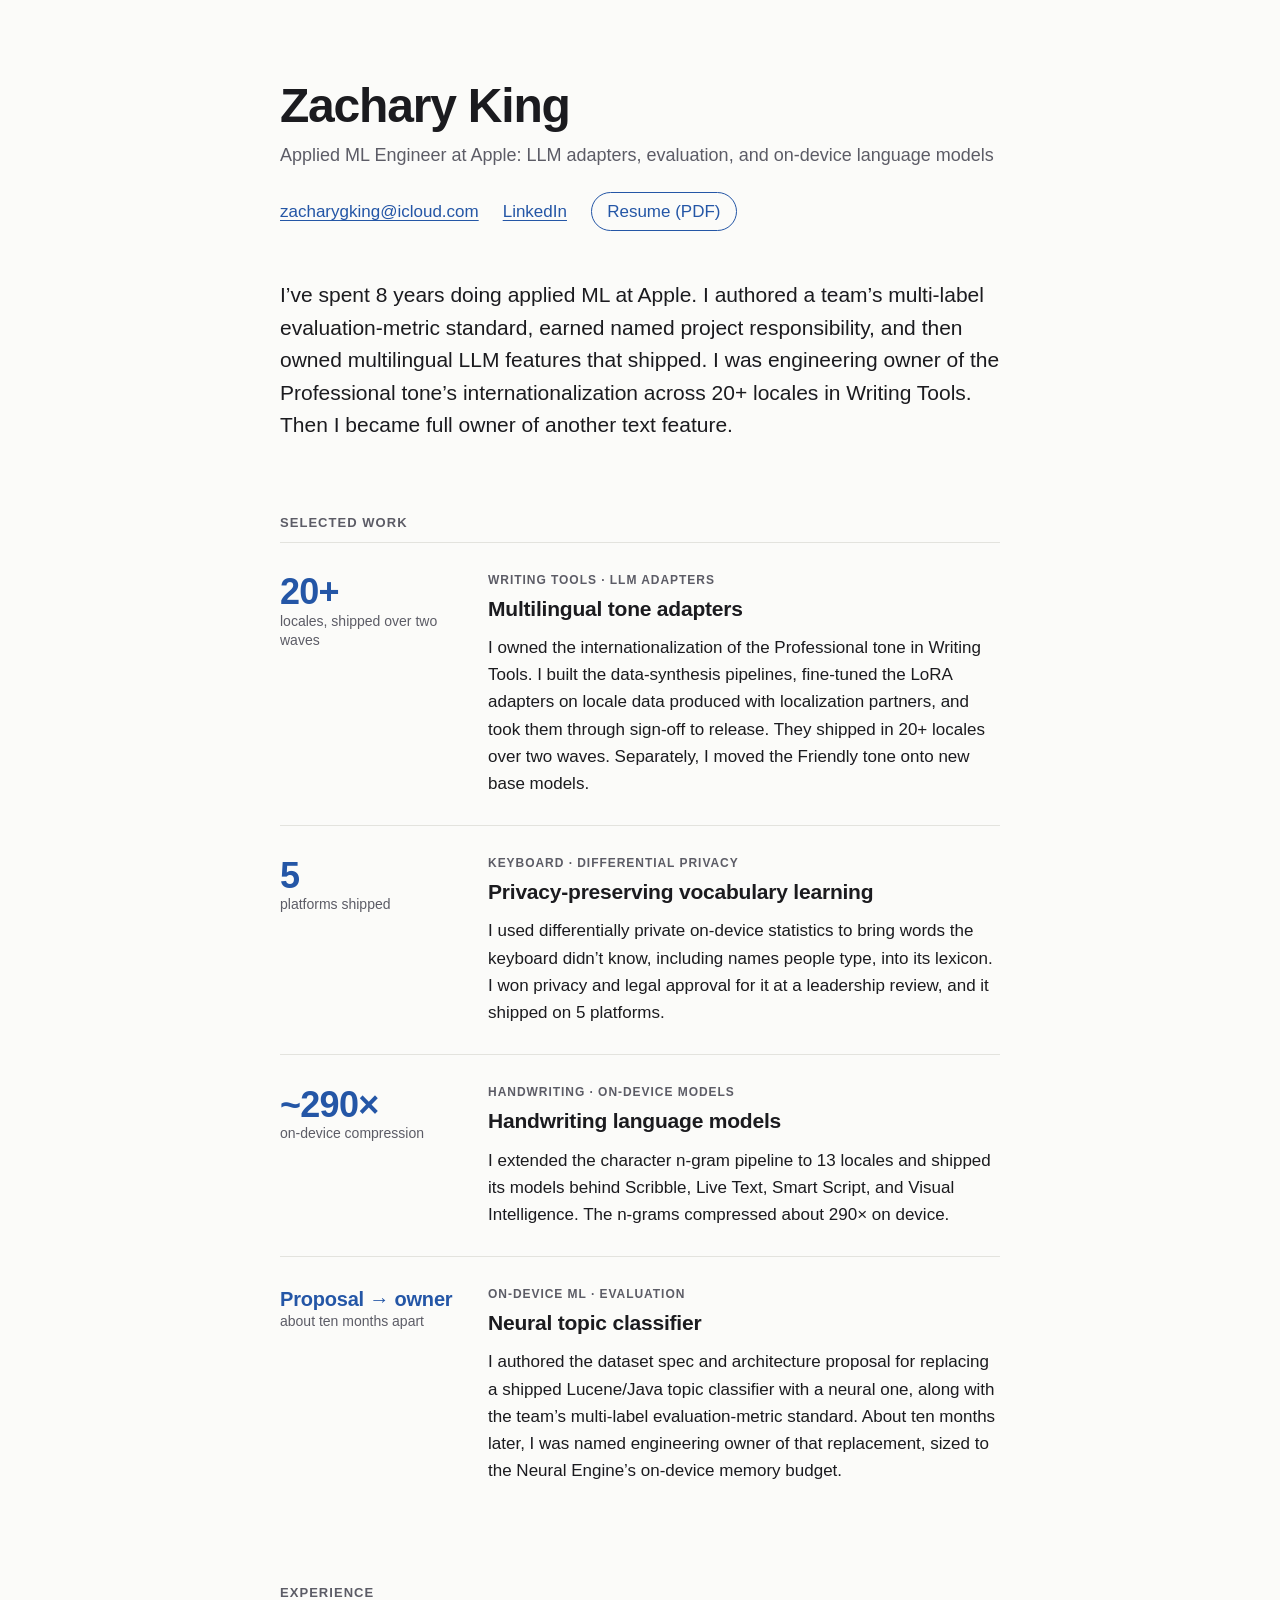
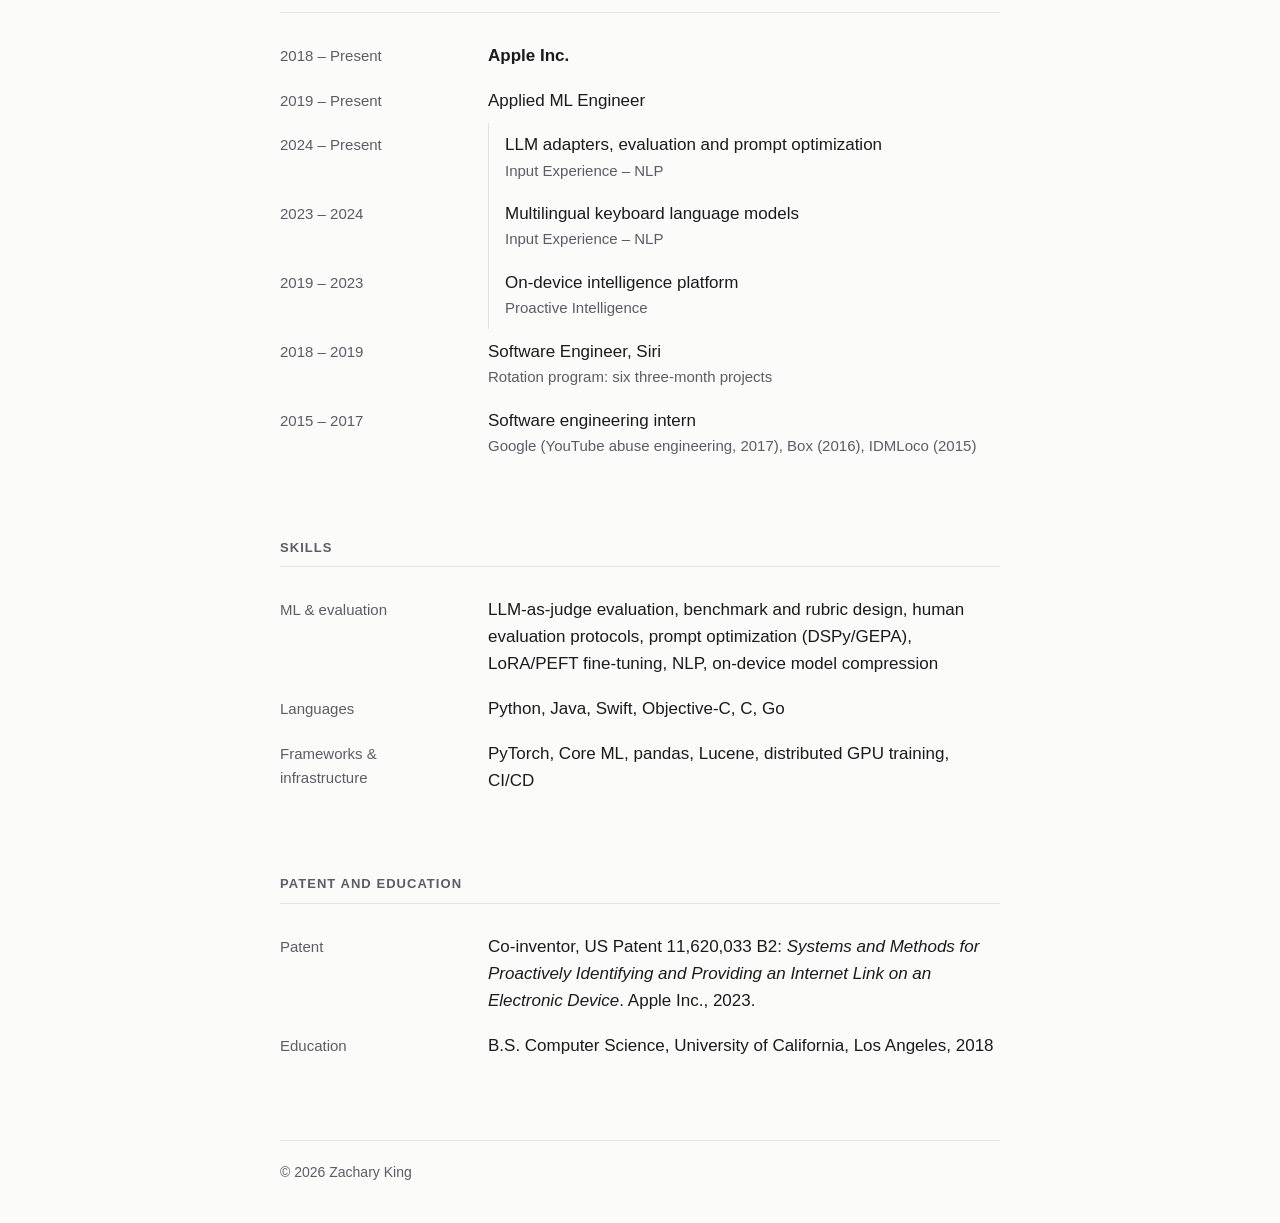
==== index.html @ b19cb854 "Add personal site v1 A single static page in plain HTML and CSS: four case studies drawn from the pu" ====
<!doctype html>
<html lang="en">
<head>
  <meta charset="utf-8">
  <meta name="viewport" content="width=device-width, initial-scale=1">
  <title>Zachary King · Applied ML Engineer</title>
  <meta name="description" content="Zachary King is an Applied ML Engineer at Apple working on LLM adapters, evaluation, and on-device language models.">
  <meta name="color-scheme" content="light dark">
  <meta property="og:type" content="website">
  <meta property="og:title" content="Zachary King · Applied ML Engineer">
  <meta property="og:description" content="Applied ML Engineer at Apple working on LLM adapters, evaluation, and on-device language models.">
  <link rel="icon" href="data:,">
  <link rel="stylesheet" href="styles.css">
</head>
<body>
  <div class="page">
    <header class="site-header">
      <h1>Zachary King</h1>
      <p class="tagline">Applied ML Engineer at Apple: LLM adapters, evaluation, and on-device language models</p>
      <ul class="contact">
        <li><a href="mailto:zacharygking@icloud.com">zacharygking@icloud.com</a></li>
        <li><a href="https://www.linkedin.com/in/zacharygking/" rel="me">LinkedIn</a></li>
        <li><a class="button" href="resume.pdf" download="Zachary-King-Resume.pdf">Resume (PDF)</a></li>
      </ul>
    </header>

    <main>
      <section id="about" aria-label="About">
        <p class="lead">I’ve spent 8 years doing applied ML at Apple. I authored a team’s multi-label evaluation-metric standard, earned named project responsibility, and then owned multilingual LLM features that shipped. I was engineering owner of the Professional tone’s internationalization across 20+ locales in Writing Tools. Then I became full owner of another text feature.</p>
      </section>

      <section id="work" aria-labelledby="work-title">
        <h2 id="work-title">Selected work</h2>

        <article class="case">
          <p class="kicker">Writing Tools · LLM adapters</p>
          <h3>Multilingual tone adapters</h3>
          <p class="metric"><strong>20+</strong> locales, shipped over two waves</p>
          <p class="body">I owned the internationalization of the Professional tone in Writing Tools. I built the data-synthesis pipelines, fine-tuned the LoRA adapters on locale data produced with localization partners, and took them through sign-off to release. They shipped in 20+ locales over two waves. Separately, I moved the Friendly tone onto new base models.</p>
        </article>

        <article class="case">
          <p class="kicker">Keyboard · Differential privacy</p>
          <h3>Privacy-preserving vocabulary learning</h3>
          <p class="metric"><strong>5</strong> platforms shipped</p>
          <p class="body">I used differentially private on-device statistics to bring words the keyboard didn’t know, including names people type, into its lexicon. I won privacy and legal approval for it at a leadership review, and it shipped on 5 platforms.</p>
        </article>

        <article class="case">
          <p class="kicker">Handwriting · On-device models</p>
          <h3>Handwriting language models</h3>
          <p class="metric"><strong>~290×</strong> on-device compression</p>
          <p class="body">I extended the character n-gram pipeline to 13 locales and shipped its models behind Scribble, Live Text, Smart Script, and Visual Intelligence. The n-grams compressed about 290× on device.</p>
        </article>

        <article class="case">
          <p class="kicker">On-device ML · Evaluation</p>
          <h3>Neural topic classifier</h3>
          <p class="metric"><strong class="word">Proposal → owner</strong> about ten months apart</p>
          <p class="body">I authored the dataset spec and architecture proposal for replacing a shipped Lucene/Java topic classifier with a neural one, along with the team’s multi-label evaluation-metric standard. About ten months later, I was named engineering owner of that replacement, sized to the Neural Engine’s on-device memory budget.</p>
        </article>
      </section>

      <!--
      Projects: uncomment when there's something public to show.

      <section id="projects" aria-labelledby="projects-title">
        <h2 id="projects-title">Projects</h2>
        <article class="case">
          <p class="kicker">Topic · Stack</p>
          <h3>Project name</h3>
          <p class="metric"><strong>Metric</strong> label</p>
          <p class="body">Two to four sentences, with a link to the repo.</p>
        </article>
      </section>
      -->

      <section id="experience" aria-labelledby="experience-title">
        <h2 id="experience-title">Experience</h2>
        <ol class="rows">
          <li><span class="when">2018 – Present</span><div><strong>Apple Inc.</strong></div></li>
          <li><span class="when">2019 – Present</span><div>Applied ML Engineer</div></li>
          <li class="nested"><span class="when">2024 – Present</span><div>LLM adapters, evaluation and prompt optimization<span class="sub">Input Experience – NLP</span></div></li>
          <li class="nested"><span class="when">2023 – 2024</span><div>Multilingual keyboard language models<span class="sub">Input Experience – NLP</span></div></li>
          <li class="nested"><span class="when">2019 – 2023</span><div>On-device intelligence platform<span class="sub">Proactive Intelligence</span></div></li>
          <li><span class="when">2018 – 2019</span><div>Software Engineer, Siri<span class="sub">Rotation program: six three-month projects</span></div></li>
          <li><span class="when">2015 – 2017</span><div>Software engineering intern<span class="sub">Google (YouTube abuse engineering, 2017), Box (2016), IDMLoco (2015)</span></div></li>
        </ol>
      </section>

      <section id="skills" aria-labelledby="skills-title">
        <h2 id="skills-title">Skills</h2>
        <dl class="rows">
          <div><dt>ML &amp; evaluation</dt><dd>LLM-as-judge evaluation, benchmark and rubric design, human evaluation protocols, prompt optimization (DSPy/GEPA), LoRA/PEFT fine-tuning, NLP, on-device model compression</dd></div>
          <div><dt>Languages</dt><dd>Python, Java, Swift, Objective-C, C, Go</dd></div>
          <div><dt>Frameworks &amp; infrastructure</dt><dd>PyTorch, Core ML, pandas, Lucene, distributed GPU training, CI/CD</dd></div>
        </dl>
      </section>

      <section id="background" aria-labelledby="background-title">
        <h2 id="background-title">Patent and education</h2>
        <dl class="rows">
          <div><dt>Patent</dt><dd>Co-inventor, US Patent 11,620,033 B2: <cite>Systems and Methods for Proactively Identifying and Providing an Internet Link on an Electronic Device</cite>. Apple Inc., 2023.</dd></div>
          <div><dt>Education</dt><dd>B.S. Computer Science, University of California, Los Angeles, 2018</dd></div>
        </dl>
      </section>
    </main>

    <footer class="site-footer">
      <p>© 2026 Zachary King</p>
    </footer>
  </div>
</body>
</html>
---- styles.css ----
/* Zachary King: personal site. Plain CSS, no dependencies. */

:root {
  color-scheme: light dark;

  --bg: #fbfbf9;
  --text: #1b1b1f;
  --muted: #5c5c66;
  --rule: #e3e3de;
  --accent: #2456a6;

  --rail: 11rem;
  --gap: 2rem;
  --max: 50rem;
  --font: -apple-system, BlinkMacSystemFont, "Segoe UI", Roboto, "Helvetica Neue", Arial, sans-serif;
}

@media (prefers-color-scheme: dark) {
  :root {
    --bg: #111113;
    --text: #e9e9ec;
    --muted: #a2a2ab;
    --rule: #2a2a2f;
    --accent: #8ab4ff;
  }
}

*,
*::before,
*::after {
  box-sizing: border-box;
}

html {
  -webkit-text-size-adjust: 100%;
  text-size-adjust: 100%;
}

body {
  margin: 0;
  background: var(--bg);
  color: var(--text);
  font-family: var(--font);
  font-size: 1.0625rem;
  line-height: 1.6;
  -webkit-font-smoothing: antialiased;
}

.page {
  max-width: var(--max);
  margin-inline: auto;
  padding-inline: clamp(1.25rem, 5vw, 2.5rem);
  padding-block: clamp(2.5rem, 8vw, 5rem) 2.5rem;
}

p {
  margin: 0;
}

a {
  color: var(--accent);
  text-decoration-line: underline;
  text-decoration-thickness: 1px;
  text-underline-offset: 0.2em;
}

a:hover {
  text-decoration-thickness: 2px;
}

a:focus-visible {
  outline: 2px solid var(--accent);
  outline-offset: 3px;
  border-radius: 2px;
}

/* Header */

.site-header h1 {
  margin: 0;
  font-size: clamp(2.25rem, 7vw, 3rem);
  font-weight: 700;
  line-height: 1.1;
  letter-spacing: -0.025em;
}

.tagline {
  margin-top: 0.6rem;
  color: var(--muted);
  font-size: 1.125rem;
  line-height: 1.45;
}

.contact {
  display: flex;
  flex-wrap: wrap;
  align-items: center;
  gap: 0.75rem 1.5rem;
  margin: 1.5rem 0 0;
  padding: 0;
  list-style: none;
  overflow-wrap: anywhere;
}

.button {
  display: inline-block;
  padding: 0.3rem 0.95rem;
  border: 1px solid var(--accent);
  border-radius: 999px;
  font-weight: 500;
  text-decoration: none;
}

.button:hover {
  background: var(--accent);
  color: var(--bg);
}

.button:focus-visible {
  border-radius: 999px;
}

/* Sections */

section {
  margin-top: clamp(3rem, 9vw, 4.5rem);
}

#about {
  margin-top: clamp(2rem, 6vw, 3rem);
}

h2 {
  margin: 0 0 1.25rem;
  padding-bottom: 0.6rem;
  border-bottom: 1px solid var(--rule);
  color: var(--muted);
  font-size: 0.8125rem;
  font-weight: 600;
  letter-spacing: 0.08em;
  line-height: 1.4;
  text-transform: uppercase;
}

.lead {
  font-size: clamp(1.125rem, 2.6vw, 1.3125rem);
  line-height: 1.55;
  overflow-wrap: break-word;
}

/* Case studies */

.case {
  padding-block: 1.75rem;
  border-top: 1px solid var(--rule);
}

.case:first-of-type {
  padding-top: 0.5rem;
  border-top: 0;
}

.kicker {
  margin-bottom: 0.3rem;
  color: var(--muted);
  font-size: 0.75rem;
  font-weight: 600;
  letter-spacing: 0.08em;
  text-transform: uppercase;
}

.case h3 {
  margin: 0 0 0.75rem;
  font-size: 1.3125rem;
  line-height: 1.3;
  letter-spacing: -0.01em;
}

.metric {
  margin-bottom: 0.75rem;
  color: var(--muted);
  font-size: 0.875rem;
  line-height: 1.35;
}

.metric strong {
  display: block;
  color: var(--accent);
  font-size: 1.875rem;
  font-weight: 700;
  line-height: 1.1;
  letter-spacing: -0.02em;
  font-variant-numeric: tabular-nums;
}

/* A short phrase instead of a number */
.metric strong.word {
  font-size: 1.25rem;
  line-height: 1.25;
  letter-spacing: -0.01em;
}

.case .body {
  overflow-wrap: break-word;
}

/* Label + content rows: experience, skills, patent and education */

.rows {
  margin: 0;
  padding: 0;
  list-style: none;
}

.rows > li,
.rows > div {
  padding-block: 0.55rem;
}

.when,
.rows dt {
  display: block;
  color: var(--muted);
  font-size: 0.9375rem;
  font-variant-numeric: tabular-nums;
}

.rows dd {
  margin: 0;
}

.sub {
  display: block;
  color: var(--muted);
  font-size: 0.9375rem;
}

/* Focus areas sit under the role above them */
.rows > .nested {
  padding-left: 1rem;
  border-left: 1px solid var(--rule);
}

/* Two columns: labels, dates and metrics share one left rail */

@media (min-width: 44rem) {
  .case {
    display: grid;
    grid-template-columns: var(--rail) minmax(0, 1fr);
    grid-template-rows: auto auto 1fr;
    grid-template-areas:
      "metric kicker"
      "metric title"
      "metric body";
    column-gap: var(--gap);
  }

  .kicker {
    grid-area: kicker;
  }

  .case h3 {
    grid-area: title;
  }

  .case .body {
    grid-area: body;
  }

  .metric {
    grid-area: metric;
    margin: 0;
    padding-top: 0.1rem;
  }

  .metric strong {
    font-size: 2.25rem;
  }

  .rows > li,
  .rows > div {
    display: grid;
    grid-template-columns: var(--rail) minmax(0, 1fr);
    column-gap: var(--gap);
    align-items: baseline;
  }

  .rows > .nested {
    padding: 0;
    border-left: 0;
  }

  .nested > .when,
  .nested > div {
    padding-block: 0.55rem;
  }

  .nested > div {
    padding-left: 1rem;
    border-left: 1px solid var(--rule);
  }
}

/* Footer */

.site-footer {
  margin-top: clamp(3rem, 9vw, 4.5rem);
  padding-top: 1.25rem;
  border-top: 1px solid var(--rule);
  color: var(--muted);
  font-size: 0.875rem;
}
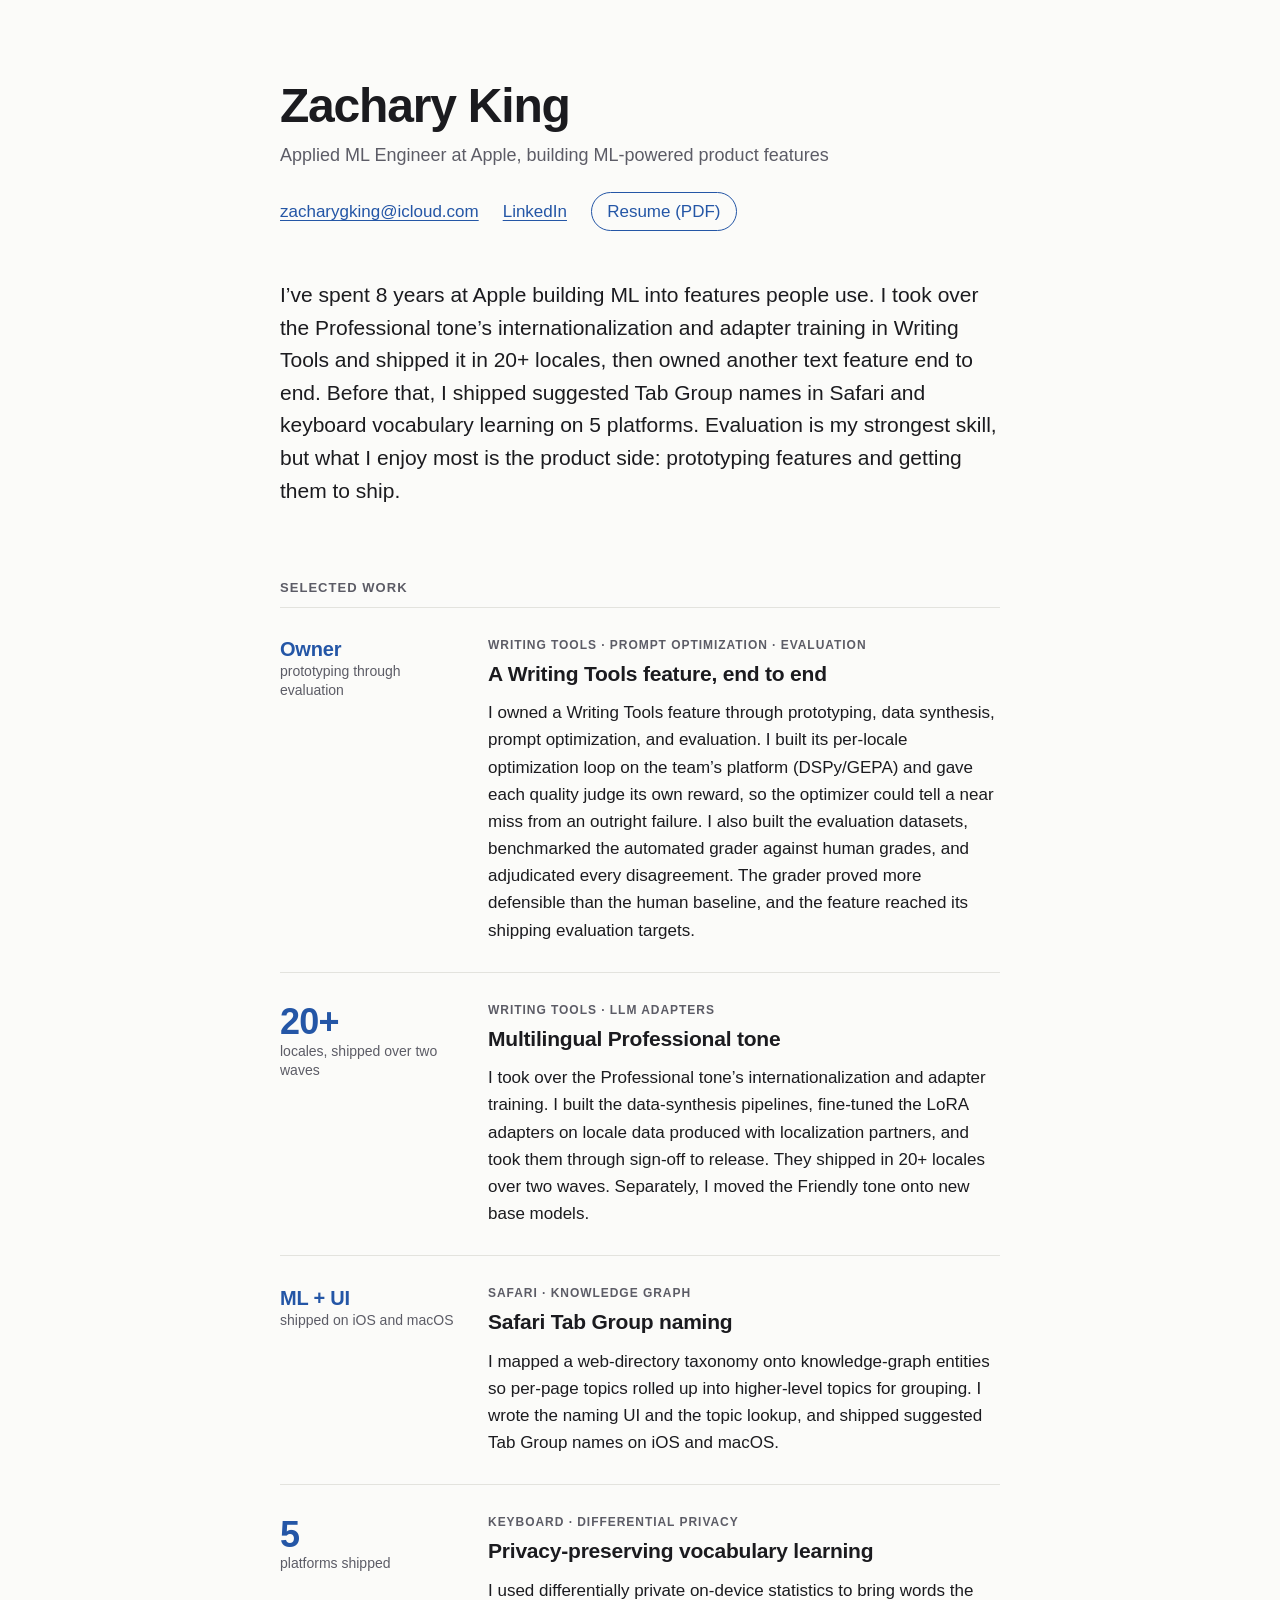
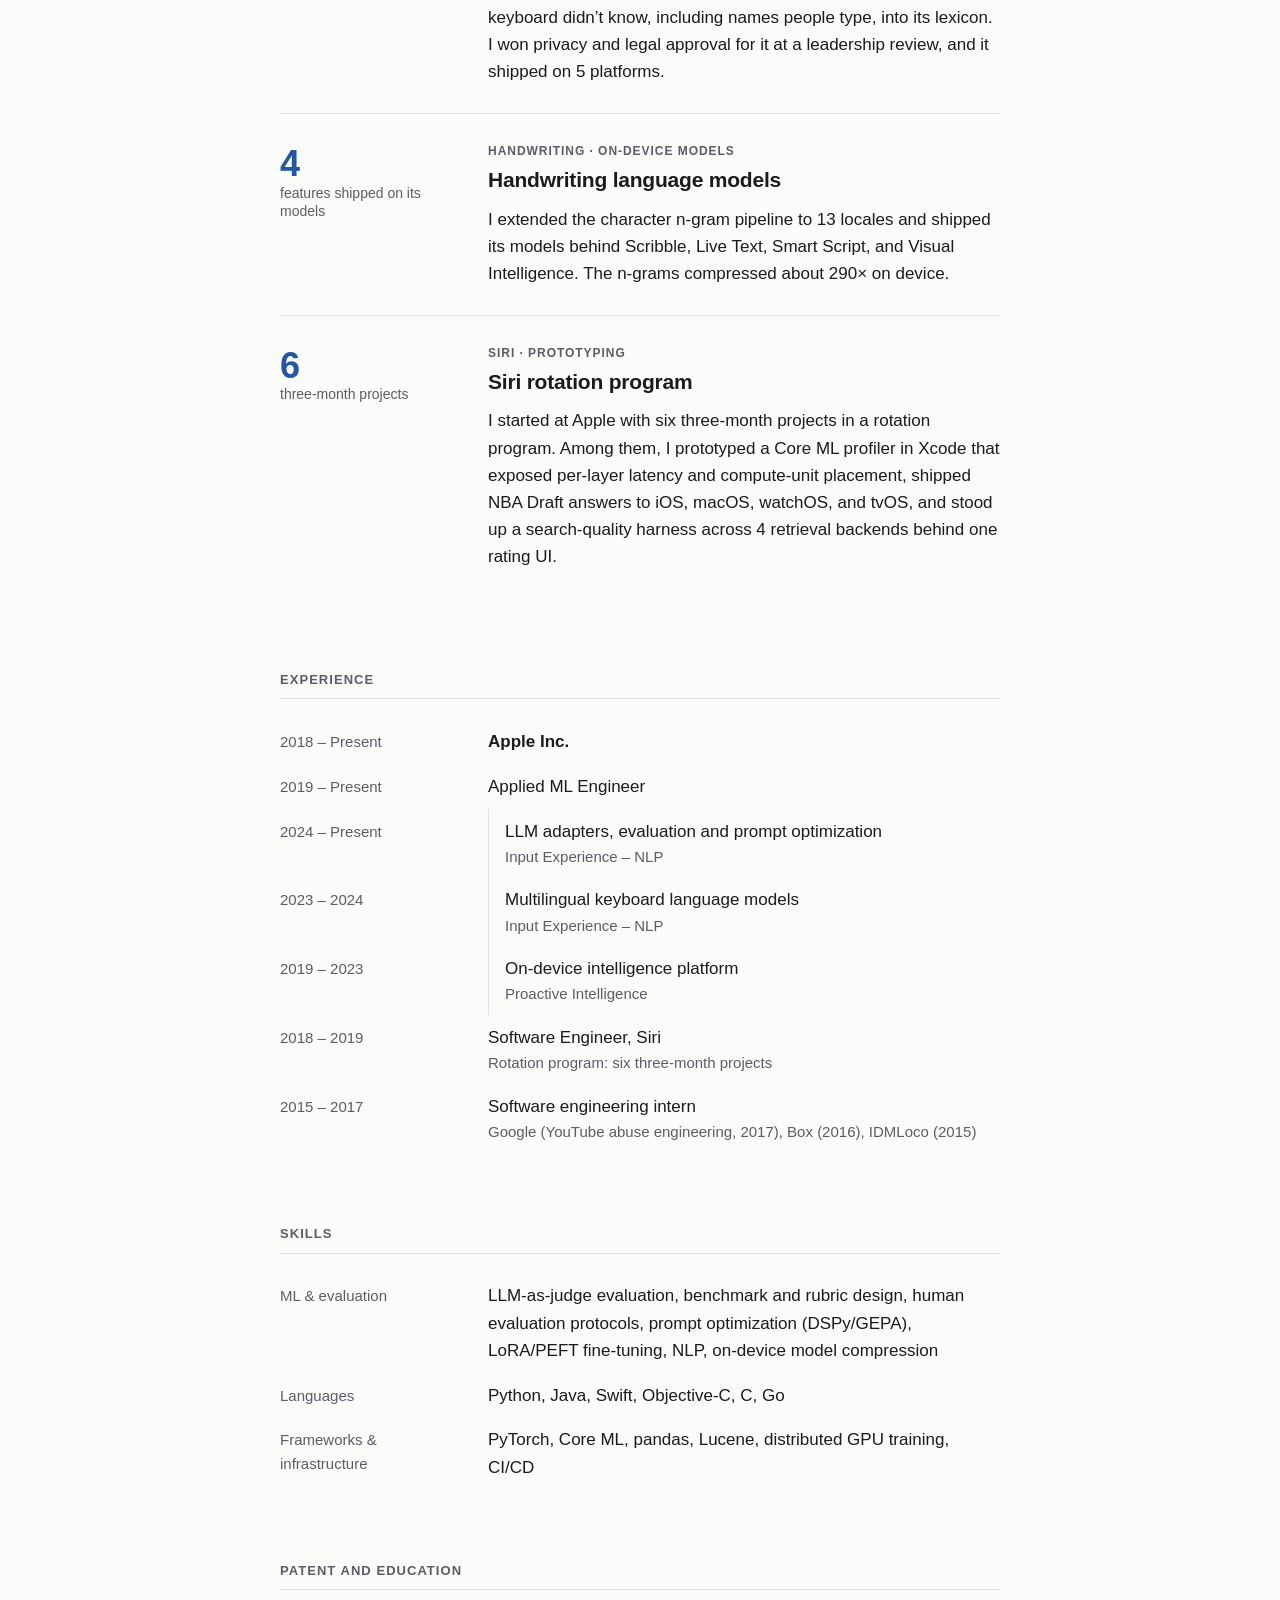
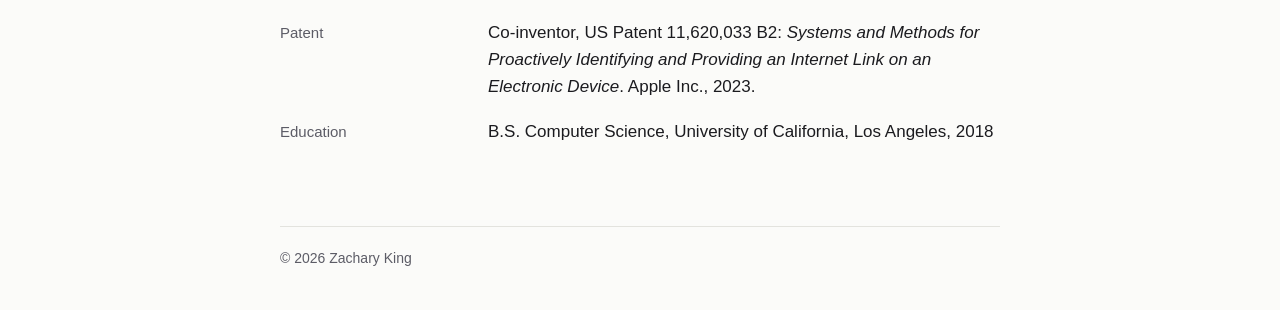
==== commit 76a45757: "Refocus site on product work and ship resume v4 Lead with shipped features and end-to-end ownership:" ====
--- a/index.html
+++ b/index.html
@@ -4,11 +4,11 @@
   <meta charset="utf-8">
   <meta name="viewport" content="width=device-width, initial-scale=1">
   <title>Zachary King · Applied ML Engineer</title>
-  <meta name="description" content="Zachary King is an Applied ML Engineer at Apple working on LLM adapters, evaluation, and on-device language models.">
+  <meta name="description" content="Zachary King is an Applied ML Engineer at Apple who builds ML-powered product features, from LLM adapters and prompt optimization to on-device models.">
   <meta name="color-scheme" content="light dark">
   <meta property="og:type" content="website">
   <meta property="og:title" content="Zachary King · Applied ML Engineer">
-  <meta property="og:description" content="Applied ML Engineer at Apple working on LLM adapters, evaluation, and on-device language models.">
+  <meta property="og:description" content="Applied ML Engineer at Apple building ML-powered product features, from LLM adapters and prompt optimization to on-device models.">
   <link rel="icon" href="data:,">
   <link rel="stylesheet" href="styles.css">
 </head>
@@ -16,7 +16,7 @@
   <div class="page">
     <header class="site-header">
       <h1>Zachary King</h1>
-      <p class="tagline">Applied ML Engineer at Apple: LLM adapters, evaluation, and on-device language models</p>
+      <p class="tagline">Applied ML Engineer at Apple, building ML-powered product features</p>
       <ul class="contact">
         <li><a href="mailto:zacharygking@icloud.com">zacharygking@icloud.com</a></li>
         <li><a href="https://www.linkedin.com/in/zacharygking/" rel="me">LinkedIn</a></li>
@@ -26,17 +26,31 @@
 
     <main>
       <section id="about" aria-label="About">
-        <p class="lead">I’ve spent 8 years doing applied ML at Apple. I authored a team’s multi-label evaluation-metric standard, earned named project responsibility, and then owned multilingual LLM features that shipped. I was engineering owner of the Professional tone’s internationalization across 20+ locales in Writing Tools. Then I became full owner of another text feature.</p>
+        <p class="lead">I’ve spent 8 years at Apple building ML into features people use. I took over the Professional tone’s internationalization and adapter training in Writing Tools and shipped it in 20+ locales, then owned another text feature end to end. Before that, I shipped suggested Tab Group names in Safari and keyboard vocabulary learning on 5 platforms. Evaluation is my strongest skill, but what I enjoy most is the product side: prototyping features and getting them to ship.</p>
       </section>
 
       <section id="work" aria-labelledby="work-title">
         <h2 id="work-title">Selected work</h2>
 
         <article class="case">
+          <p class="kicker">Writing Tools · Prompt optimization · Evaluation</p>
+          <h3>A Writing Tools feature, end to end</h3>
+          <p class="metric"><strong class="word">Owner</strong> prototyping through evaluation</p>
+          <p class="body">I owned a Writing Tools feature through prototyping, data synthesis, prompt optimization, and evaluation. I built its per-locale optimization loop on the team’s platform (DSPy/GEPA) and gave each quality judge its own reward, so the optimizer could tell a near miss from an outright failure. I also built the evaluation datasets, benchmarked the automated grader against human grades, and adjudicated every disagreement. The grader proved more defensible than the human baseline, and the feature reached its shipping evaluation targets.</p>
+        </article>
+
+        <article class="case">
           <p class="kicker">Writing Tools · LLM adapters</p>
-          <h3>Multilingual tone adapters</h3>
+          <h3>Multilingual Professional tone</h3>
           <p class="metric"><strong>20+</strong> locales, shipped over two waves</p>
-          <p class="body">I owned the internationalization of the Professional tone in Writing Tools. I built the data-synthesis pipelines, fine-tuned the LoRA adapters on locale data produced with localization partners, and took them through sign-off to release. They shipped in 20+ locales over two waves. Separately, I moved the Friendly tone onto new base models.</p>
+          <p class="body">I took over the Professional tone’s internationalization and adapter training. I built the data-synthesis pipelines, fine-tuned the LoRA adapters on locale data produced with localization partners, and took them through sign-off to release. They shipped in 20+ locales over two waves. Separately, I moved the Friendly tone onto new base models.</p>
+        </article>
+
+        <article class="case">
+          <p class="kicker">Safari · Knowledge graph</p>
+          <h3>Safari Tab Group naming</h3>
+          <p class="metric"><strong class="word">ML + UI</strong> shipped on iOS and macOS</p>
+          <p class="body">I mapped a web-directory taxonomy onto knowledge-graph entities so per-page topics rolled up into higher-level topics for grouping. I wrote the naming UI and the topic lookup, and shipped suggested Tab Group names on iOS and macOS.</p>
         </article>
 
         <article class="case">
@@ -49,15 +63,15 @@
         <article class="case">
           <p class="kicker">Handwriting · On-device models</p>
           <h3>Handwriting language models</h3>
-          <p class="metric"><strong>~290×</strong> on-device compression</p>
+          <p class="metric"><strong>4</strong> features shipped on its models</p>
           <p class="body">I extended the character n-gram pipeline to 13 locales and shipped its models behind Scribble, Live Text, Smart Script, and Visual Intelligence. The n-grams compressed about 290× on device.</p>
         </article>
 
         <article class="case">
-          <p class="kicker">On-device ML · Evaluation</p>
-          <h3>Neural topic classifier</h3>
-          <p class="metric"><strong class="word">Proposal → owner</strong> about ten months apart</p>
-          <p class="body">I authored the dataset spec and architecture proposal for replacing a shipped Lucene/Java topic classifier with a neural one, along with the team’s multi-label evaluation-metric standard. About ten months later, I was named engineering owner of that replacement, sized to the Neural Engine’s on-device memory budget.</p>
+          <p class="kicker">Siri · Prototyping</p>
+          <h3>Siri rotation program</h3>
+          <p class="metric"><strong>6</strong> three-month projects</p>
+          <p class="body">I started at Apple with six three-month projects in a rotation program. Among them, I prototyped a Core ML profiler in Xcode that exposed per-layer latency and compute-unit placement, shipped NBA Draft answers to iOS, macOS, watchOS, and tvOS, and stood up a search-quality harness across 4 retrieval backends behind one rating UI.</p>
         </article>
       </section>
 
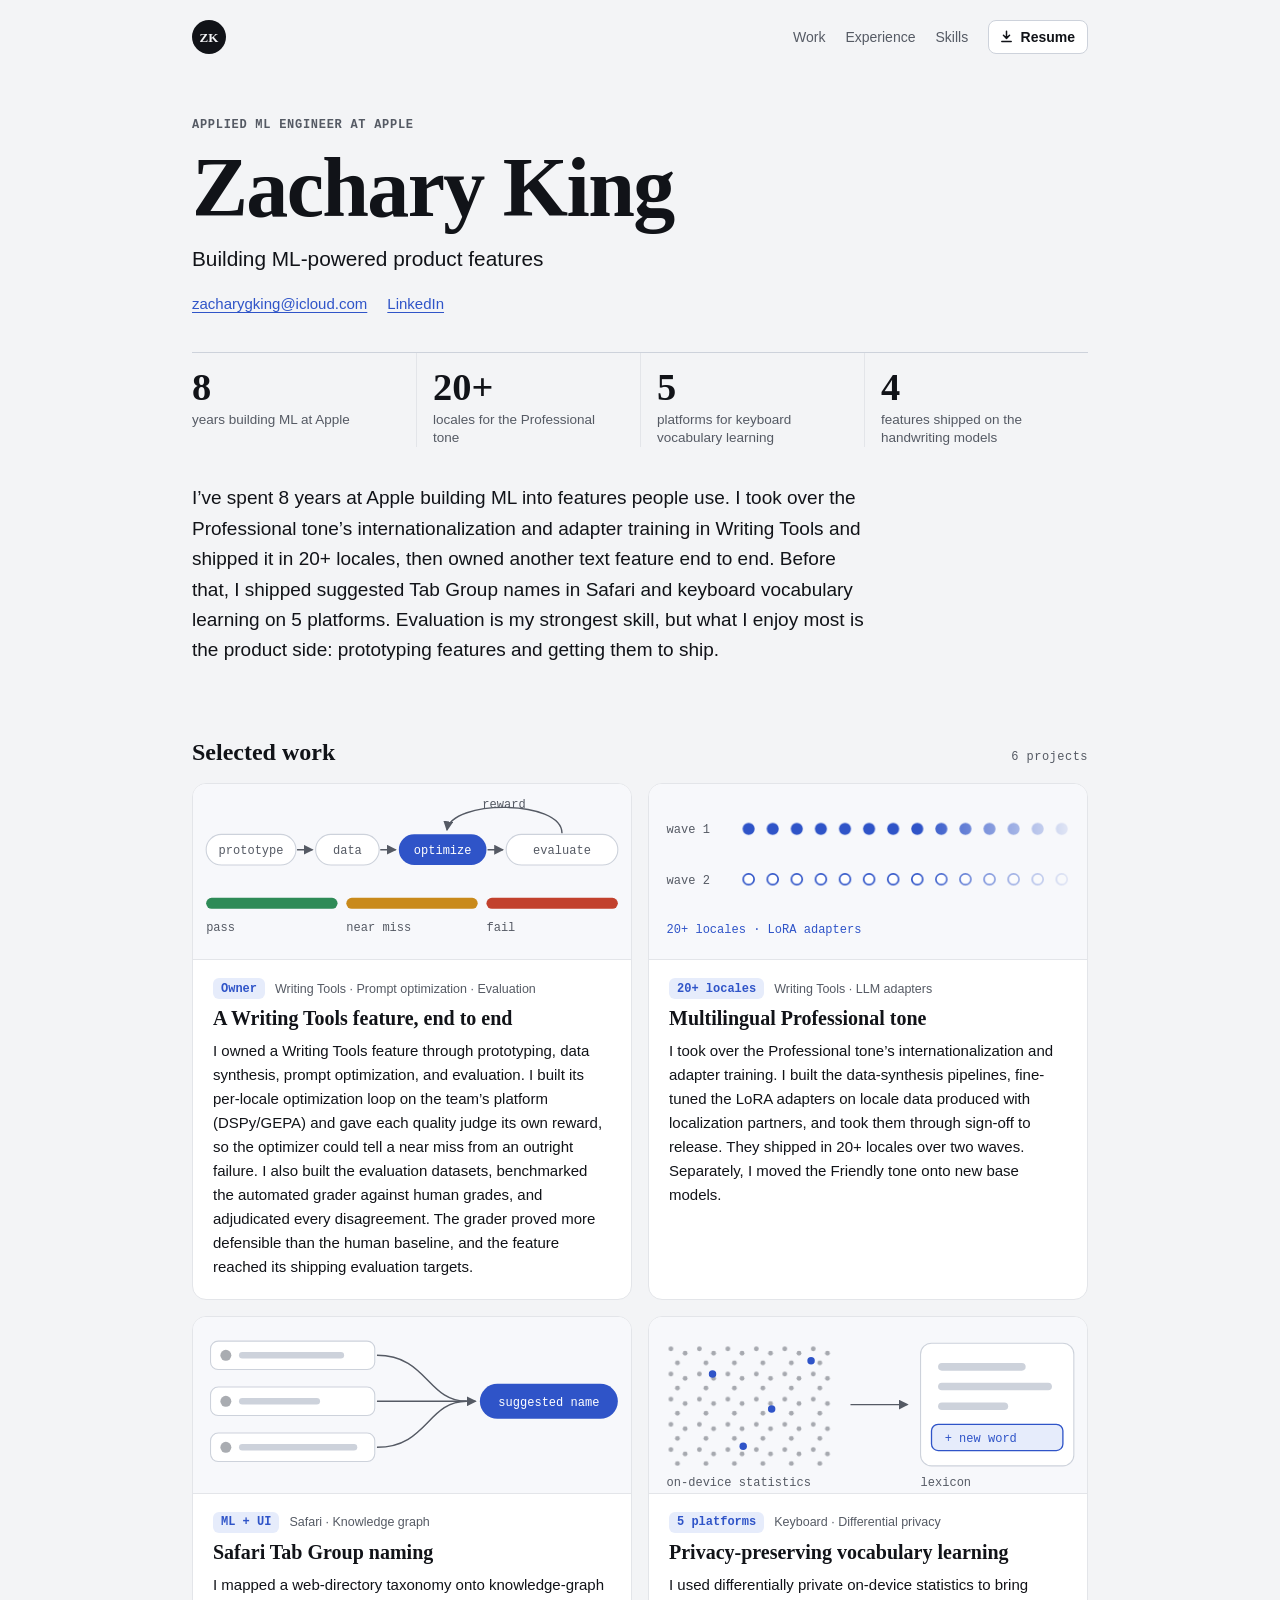
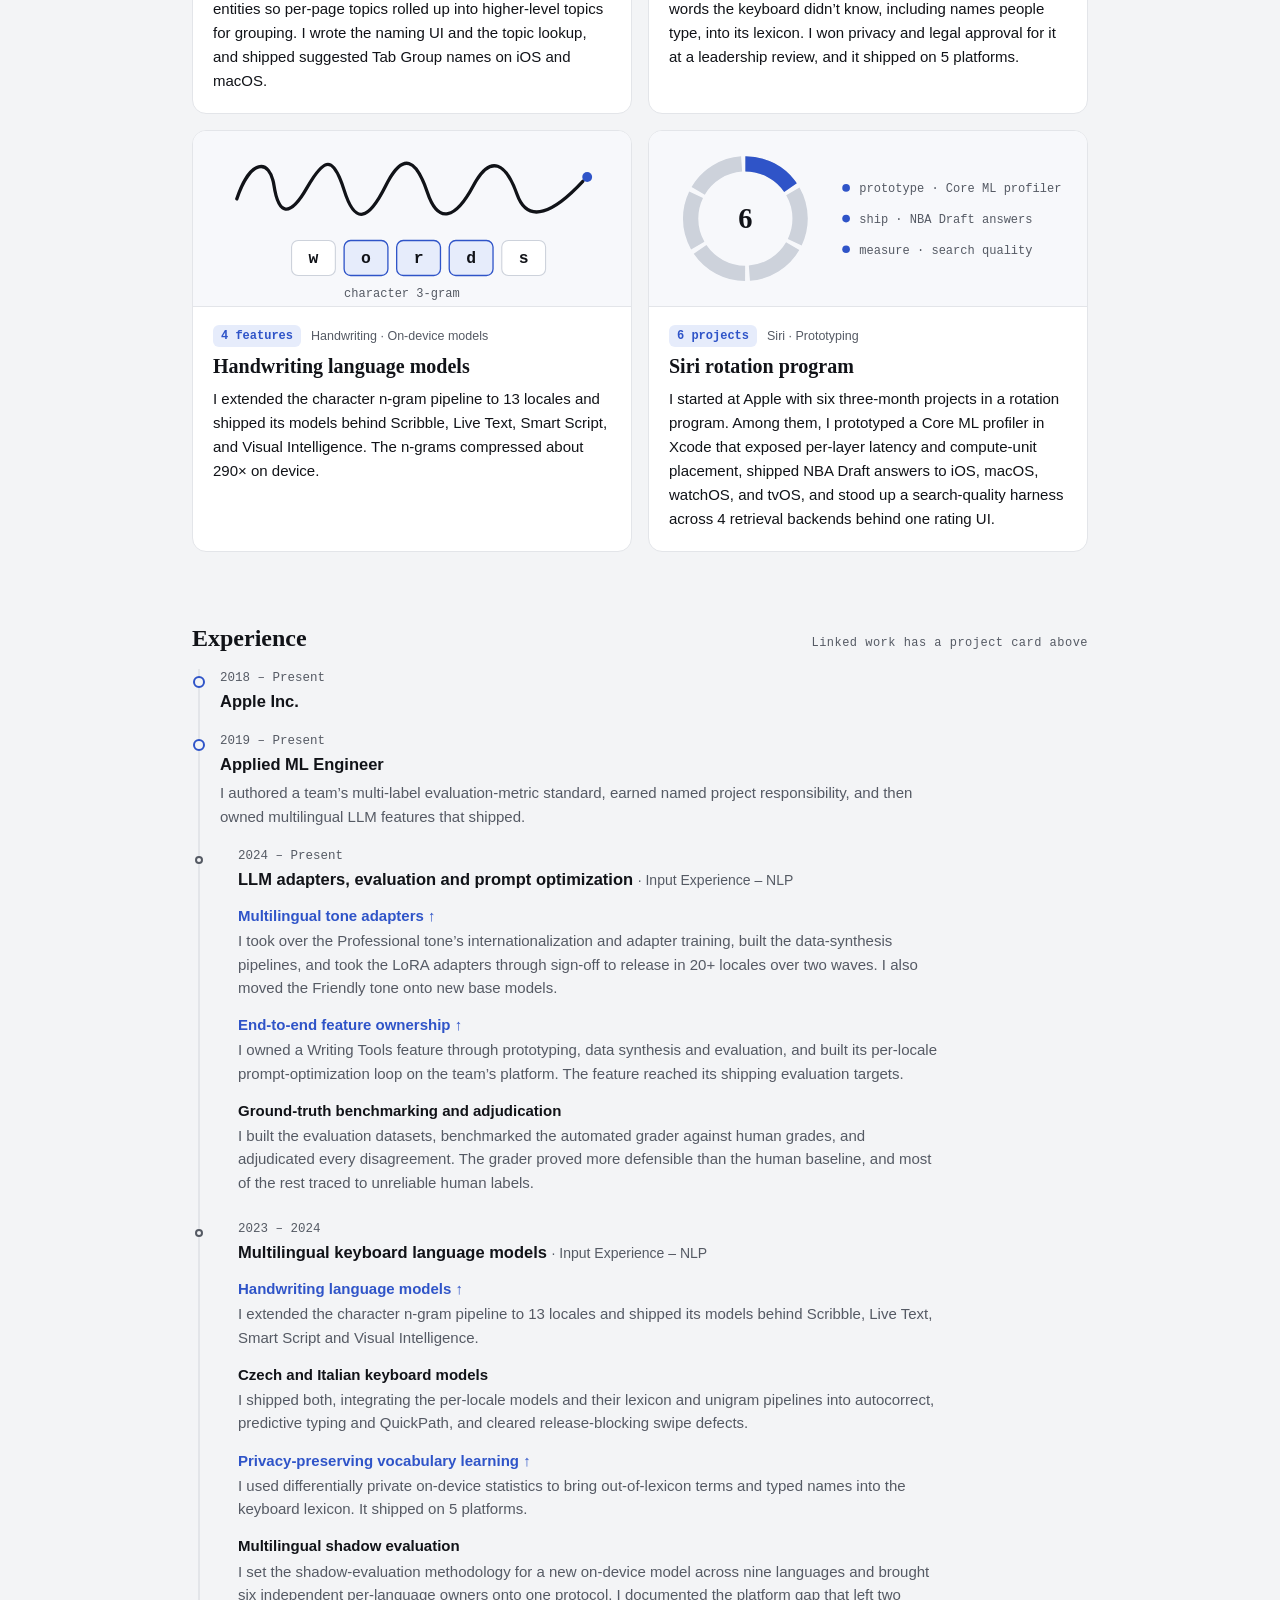
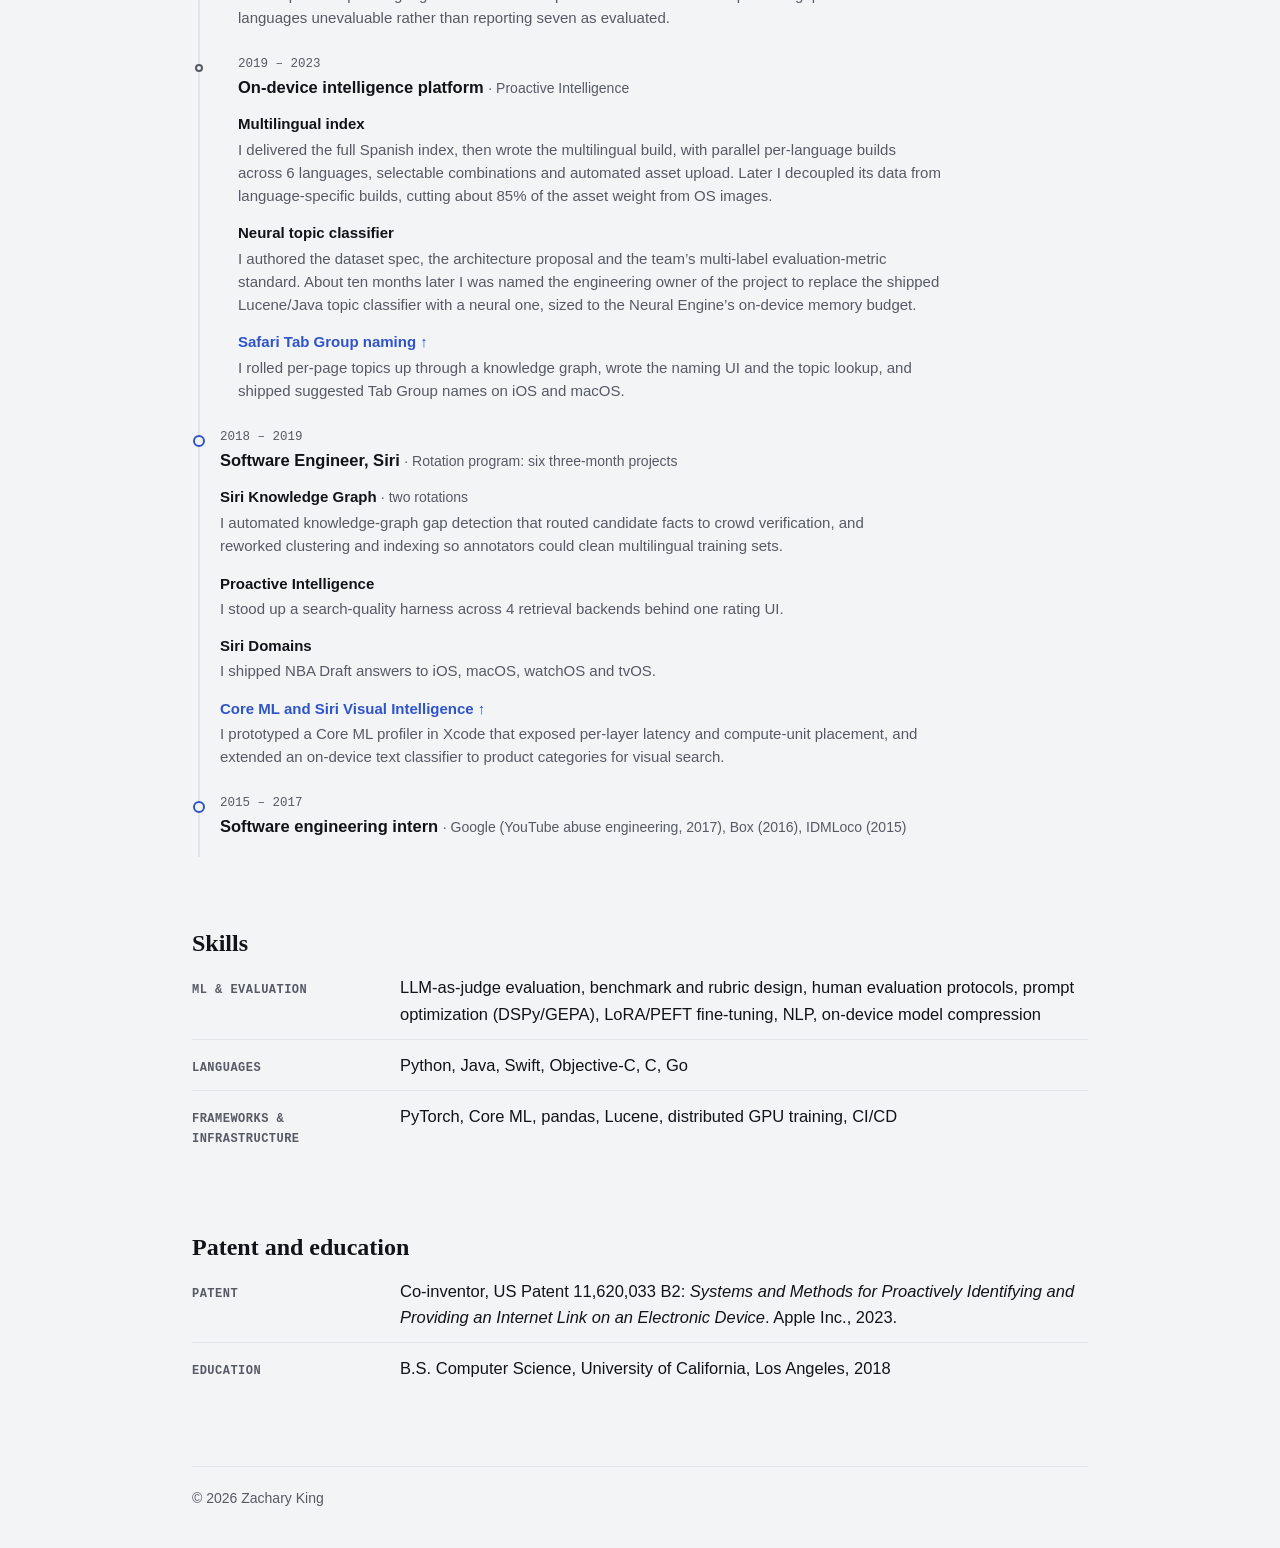
==== commit 321e841f: "Redesign site as a project showcase and recolor the resume Case studies become illustrated project c" ====
--- a/index.html
+++ b/index.html
@@ -6,6 +6,8 @@
   <title>Zachary King · Applied ML Engineer</title>
   <meta name="description" content="Zachary King is an Applied ML Engineer at Apple who builds ML-powered product features, from LLM adapters and prompt optimization to on-device models.">
   <meta name="color-scheme" content="light dark">
+  <meta name="theme-color" content="#f3f4f6" media="(prefers-color-scheme: light)">
+  <meta name="theme-color" content="#0c0d10" media="(prefers-color-scheme: dark)">
   <meta property="og:type" content="website">
   <meta property="og:title" content="Zachary King · Applied ML Engineer">
   <meta property="og:description" content="Applied ML Engineer at Apple building ML-powered product features, from LLM adapters and prompt optimization to on-device models.">
@@ -13,15 +15,47 @@
   <link rel="stylesheet" href="styles.css">
 </head>
 <body>
+  <!-- Shared pieces for the project illustrations -->
+  <svg class="defs" aria-hidden="true" focusable="false">
+    <defs>
+      <marker id="arrowhead" viewBox="0 0 8 8" refX="7" refY="4" markerWidth="7" markerHeight="7" orient="auto"><path class="arrowhead" d="M0 0L8 4L0 8z"/></marker>
+      <pattern id="dots-filled" x="80" y="30" width="22" height="22" patternUnits="userSpaceOnUse"><circle class="dot" cx="11" cy="11" r="5.5"/></pattern>
+      <pattern id="dots-open" x="80" y="76" width="22" height="22" patternUnits="userSpaceOnUse"><circle class="ring" cx="11" cy="11" r="5"/></pattern>
+      <linearGradient id="fade-gradient"><stop offset="0" stop-color="#fff"/><stop offset="0.62" stop-color="#fff"/><stop offset="1" stop-color="#fff" stop-opacity="0"/></linearGradient>
+      <mask id="fade-right"><rect width="400" height="160" fill="url(#fade-gradient)"/></mask>
+      <pattern id="specks" x="16" y="24" width="26" height="23" patternUnits="userSpaceOnUse"><circle class="speck" cx="4" cy="5" r="2.2"/><circle class="speck" cx="17" cy="9" r="2.2"/><circle class="speck" cx="10" cy="18" r="2.2"/></pattern>
+    </defs>
+  </svg>
+
   <div class="page">
     <header class="site-header">
-      <h1>Zachary King</h1>
-      <p class="tagline">Applied ML Engineer at Apple, building ML-powered product features</p>
-      <ul class="contact">
-        <li><a href="mailto:zacharygking@icloud.com">zacharygking@icloud.com</a></li>
-        <li><a href="https://www.linkedin.com/in/zacharygking/" rel="me">LinkedIn</a></li>
-        <li><a class="button" href="resume.pdf" download="Zachary-King-Resume.pdf">Resume (PDF)</a></li>
-      </ul>
+      <div class="topbar">
+        <a class="mark" href="#top" aria-label="Zachary King, back to top">ZK</a>
+        <nav aria-label="Sections">
+          <ul class="nav">
+            <li><a href="#work">Work</a></li>
+            <li><a href="#experience">Experience</a></li>
+            <li><a href="#skills">Skills</a></li>
+            <li><a class="resume" href="resume.pdf" download="Zachary-King-Resume.pdf"><svg viewBox="0 0 16 16" aria-hidden="true"><path d="M8 2.5v7.5M4.75 6.75 8 10l3.25-3.25M3 13.25h10" fill="none" stroke="currentColor" stroke-width="1.6" stroke-linecap="round" stroke-linejoin="round"/></svg>Resume</a></li>
+          </ul>
+        </nav>
+      </div>
+
+      <div class="hero" id="top">
+        <p class="eyebrow">Applied ML Engineer at Apple</p>
+        <h1>Zachary King</h1>
+        <p class="tagline">Building ML-powered product features</p>
+        <ul class="contact">
+          <li><a href="mailto:zacharygking@icloud.com">zacharygking@icloud.com</a></li>
+          <li><a href="https://www.linkedin.com/in/zacharygking/" rel="me">LinkedIn</a></li>
+        </ul>
+        <dl class="stats">
+          <div><dt>years building ML at Apple</dt><dd>8</dd></div>
+          <div><dt>locales for the Professional tone</dt><dd>20+</dd></div>
+          <div><dt>platforms for keyboard vocabulary learning</dt><dd>5</dd></div>
+          <div><dt>features shipped on the handwriting models</dt><dd>4</dd></div>
+        </dl>
+      </div>
     </header>
 
     <main>
@@ -30,75 +64,176 @@
       </section>
 
       <section id="work" aria-labelledby="work-title">
-        <h2 id="work-title">Selected work</h2>
-
-        <article class="case">
-          <p class="kicker">Writing Tools · Prompt optimization · Evaluation</p>
-          <h3>A Writing Tools feature, end to end</h3>
-          <p class="metric"><strong class="word">Owner</strong> prototyping through evaluation</p>
-          <p class="body">I owned a Writing Tools feature through prototyping, data synthesis, prompt optimization, and evaluation. I built its per-locale optimization loop on the team’s platform (DSPy/GEPA) and gave each quality judge its own reward, so the optimizer could tell a near miss from an outright failure. I also built the evaluation datasets, benchmarked the automated grader against human grades, and adjudicated every disagreement. The grader proved more defensible than the human baseline, and the feature reached its shipping evaluation targets.</p>
-        </article>
-
-        <article class="case">
-          <p class="kicker">Writing Tools · LLM adapters</p>
-          <h3>Multilingual Professional tone</h3>
-          <p class="metric"><strong>20+</strong> locales, shipped over two waves</p>
-          <p class="body">I took over the Professional tone’s internationalization and adapter training. I built the data-synthesis pipelines, fine-tuned the LoRA adapters on locale data produced with localization partners, and took them through sign-off to release. They shipped in 20+ locales over two waves. Separately, I moved the Friendly tone onto new base models.</p>
-        </article>
-
-        <article class="case">
-          <p class="kicker">Safari · Knowledge graph</p>
-          <h3>Safari Tab Group naming</h3>
-          <p class="metric"><strong class="word">ML + UI</strong> shipped on iOS and macOS</p>
-          <p class="body">I mapped a web-directory taxonomy onto knowledge-graph entities so per-page topics rolled up into higher-level topics for grouping. I wrote the naming UI and the topic lookup, and shipped suggested Tab Group names on iOS and macOS.</p>
-        </article>
-
-        <article class="case">
-          <p class="kicker">Keyboard · Differential privacy</p>
-          <h3>Privacy-preserving vocabulary learning</h3>
-          <p class="metric"><strong>5</strong> platforms shipped</p>
-          <p class="body">I used differentially private on-device statistics to bring words the keyboard didn’t know, including names people type, into its lexicon. I won privacy and legal approval for it at a leadership review, and it shipped on 5 platforms.</p>
-        </article>
-
-        <article class="case">
-          <p class="kicker">Handwriting · On-device models</p>
-          <h3>Handwriting language models</h3>
-          <p class="metric"><strong>4</strong> features shipped on its models</p>
-          <p class="body">I extended the character n-gram pipeline to 13 locales and shipped its models behind Scribble, Live Text, Smart Script, and Visual Intelligence. The n-grams compressed about 290× on device.</p>
-        </article>
-
-        <article class="case">
-          <p class="kicker">Siri · Prototyping</p>
-          <h3>Siri rotation program</h3>
-          <p class="metric"><strong>6</strong> three-month projects</p>
-          <p class="body">I started at Apple with six three-month projects in a rotation program. Among them, I prototyped a Core ML profiler in Xcode that exposed per-layer latency and compute-unit placement, shipped NBA Draft answers to iOS, macOS, watchOS, and tvOS, and stood up a search-quality harness across 4 retrieval backends behind one rating UI.</p>
-        </article>
+        <h2 id="work-title">Selected work <small>6 projects</small></h2>
+        <div class="cards">
+
+          <article class="case" id="writing-tools">
+            <div class="art">
+              <svg viewBox="0 0 400 160" aria-hidden="true">
+                <rect class="node" x="12" y="46" width="82" height="28" rx="14"/><text x="53" y="64" text-anchor="middle">prototype</text>
+                <rect class="node" x="112" y="46" width="58" height="28" rx="14"/><text x="141" y="64" text-anchor="middle">data</text>
+                <rect class="hot" x="188" y="46" width="80" height="28" rx="14"/><text class="on-hot" x="228" y="64" text-anchor="middle">optimize</text>
+                <rect class="node" x="286" y="46" width="102" height="28" rx="14"/><text x="337" y="64" text-anchor="middle">evaluate</text>
+                <path class="arrow" d="M95 60H109" marker-end="url(#arrowhead)"/>
+                <path class="arrow" d="M171 60H185" marker-end="url(#arrowhead)"/>
+                <path class="arrow" d="M269 60H283" marker-end="url(#arrowhead)"/>
+                <path class="arrow" d="M337 45C337 14 236 14 232 42" marker-end="url(#arrowhead)"/><text x="284" y="22" text-anchor="middle">reward</text>
+                <rect class="pass" x="12" y="104" width="120" height="10" rx="5"/><rect class="near" x="140" y="104" width="120" height="10" rx="5"/><rect class="fail" x="268" y="104" width="120" height="10" rx="5"/>
+                <text x="12" y="134">pass</text><text x="140" y="134">near miss</text><text x="268" y="134">fail</text>
+              </svg>
+            </div>
+            <div class="text">
+              <p class="meta"><span class="chip">Owner</span><span class="kicker">Writing Tools · Prompt optimization · Evaluation</span></p>
+              <h3>A Writing Tools feature, end to end</h3>
+              <p class="body">I owned a Writing Tools feature through prototyping, data synthesis, prompt optimization, and evaluation. I built its per-locale optimization loop on the team’s platform (DSPy/GEPA) and gave each quality judge its own reward, so the optimizer could tell a near miss from an outright failure. I also built the evaluation datasets, benchmarked the automated grader against human grades, and adjudicated every disagreement. The grader proved more defensible than the human baseline, and the feature reached its shipping evaluation targets.</p>
+            </div>
+          </article>
+
+          <article class="case" id="tone">
+            <div class="art">
+              <svg viewBox="0 0 400 160" aria-hidden="true">
+                <text x="16" y="45">wave 1</text><rect x="80" y="30" width="310" height="22" fill="url(#dots-filled)" mask="url(#fade-right)"/>
+                <text x="16" y="91">wave 2</text><rect x="80" y="76" width="310" height="22" fill="url(#dots-open)" mask="url(#fade-right)"/>
+                <text class="accent-text" x="16" y="136">20+ locales · LoRA adapters</text>
+              </svg>
+            </div>
+            <div class="text">
+              <p class="meta"><span class="chip">20+ locales</span><span class="kicker">Writing Tools · LLM adapters</span></p>
+              <h3>Multilingual Professional tone</h3>
+              <p class="body">I took over the Professional tone’s internationalization and adapter training. I built the data-synthesis pipelines, fine-tuned the LoRA adapters on locale data produced with localization partners, and took them through sign-off to release. They shipped in 20+ locales over two waves. Separately, I moved the Friendly tone onto new base models.</p>
+            </div>
+          </article>
+
+          <article class="case" id="tab-groups">
+            <div class="art">
+              <svg viewBox="0 0 400 160" aria-hidden="true">
+                <rect class="node" x="16" y="22" width="150" height="26" rx="7"/><circle class="speck" cx="30" cy="35" r="5"/><rect class="bar" x="42" y="32" width="96" height="6" rx="3"/>
+                <rect class="node" x="16" y="64" width="150" height="26" rx="7"/><circle class="speck" cx="30" cy="77" r="5"/><rect class="bar" x="42" y="74" width="74" height="6" rx="3"/>
+                <rect class="node" x="16" y="106" width="150" height="26" rx="7"/><circle class="speck" cx="30" cy="119" r="5"/><rect class="bar" x="42" y="116" width="108" height="6" rx="3"/>
+                <path class="arrow" d="M168 35C214 35 214 77 250 77"/><path class="arrow" d="M168 119C214 119 214 77 250 77"/>
+                <path class="arrow" d="M168 77H258" marker-end="url(#arrowhead)"/>
+                <rect class="hot" x="262" y="61" width="126" height="32" rx="16"/><text class="on-hot" x="325" y="81" text-anchor="middle">suggested name</text>
+              </svg>
+            </div>
+            <div class="text">
+              <p class="meta"><span class="chip">ML + UI</span><span class="kicker">Safari · Knowledge graph</span></p>
+              <h3>Safari Tab Group naming</h3>
+              <p class="body">I mapped a web-directory taxonomy onto knowledge-graph entities so per-page topics rolled up into higher-level topics for grouping. I wrote the naming UI and the topic lookup, and shipped suggested Tab Group names on iOS and macOS.</p>
+            </div>
+          </article>
+
+          <article class="case" id="vocabulary">
+            <div class="art">
+              <svg viewBox="0 0 400 160" aria-hidden="true">
+                <rect x="16" y="24" width="156" height="112" fill="url(#specks)"/>
+                <circle class="dot" cx="58" cy="52" r="3.4"/><circle class="dot" cx="112" cy="84" r="3.4"/><circle class="dot" cx="86" cy="118" r="3.4"/><circle class="dot" cx="148" cy="40" r="3.4"/>
+                <path class="arrow" d="M184 80H236" marker-end="url(#arrowhead)"/>
+                <rect class="node" x="248" y="24" width="140" height="112" rx="10"/>
+                <rect class="bar" x="264" y="42" width="80" height="7" rx="3.5"/><rect class="bar" x="264" y="60" width="104" height="7" rx="3.5"/><rect class="bar" x="264" y="78" width="64" height="7" rx="3.5"/>
+                <rect class="soft" x="258" y="98" width="120" height="24" rx="6"/><text class="accent-text" x="270" y="114">+ new word</text>
+                <text x="16" y="154">on-device statistics</text><text x="248" y="154">lexicon</text>
+              </svg>
+            </div>
+            <div class="text">
+              <p class="meta"><span class="chip">5 platforms</span><span class="kicker">Keyboard · Differential privacy</span></p>
+              <h3>Privacy-preserving vocabulary learning</h3>
+              <p class="body">I used differentially private on-device statistics to bring words the keyboard didn’t know, including names people type, into its lexicon. I won privacy and legal approval for it at a leadership review, and it shipped on 5 platforms.</p>
+            </div>
+          </article>
+
+          <article class="case" id="handwriting">
+            <div class="art">
+              <svg viewBox="0 0 400 160" aria-hidden="true">
+                <path class="pen" d="M40 62C52 26 70 24 74 50S88 80 104 52S128 22 138 54S160 82 176 50S204 26 214 56S240 80 256 50S286 30 296 58S330 74 356 46"/><circle class="dot" cx="360" cy="42" r="4.5"/>
+                <rect class="node" x="90" y="100" width="40" height="32" rx="6"/><rect class="soft" x="138" y="100" width="40" height="32" rx="6"/><rect class="soft" x="186" y="100" width="40" height="32" rx="6"/><rect class="soft" x="234" y="100" width="40" height="32" rx="6"/><rect class="node" x="282" y="100" width="40" height="32" rx="6"/>
+                <text class="glyph" x="110" y="121" text-anchor="middle">w</text><text class="glyph" x="158" y="121" text-anchor="middle">o</text><text class="glyph" x="206" y="121" text-anchor="middle">r</text><text class="glyph" x="254" y="121" text-anchor="middle">d</text><text class="glyph" x="302" y="121" text-anchor="middle">s</text>
+                <text x="138" y="152">character 3-gram</text>
+              </svg>
+            </div>
+            <div class="text">
+              <p class="meta"><span class="chip">4 features</span><span class="kicker">Handwriting · On-device models</span></p>
+              <h3>Handwriting language models</h3>
+              <p class="body">I extended the character n-gram pipeline to 13 locales and shipped its models behind Scribble, Live Text, Smart Script, and Visual Intelligence. The n-grams compressed about 290× on device.</p>
+            </div>
+          </article>
+
+          <article class="case" id="siri">
+            <div class="art">
+              <svg viewBox="0 0 400 160" aria-hidden="true">
+                <circle class="seg" cx="88" cy="80" r="50" stroke-dasharray="48.36 4" transform="rotate(-90 88 80)"/>
+                <circle class="seg on" cx="88" cy="80" r="50" stroke-dasharray="48.36 265.8" transform="rotate(-90 88 80)"/>
+                <text class="ring-num" x="88" y="89" text-anchor="middle">6</text>
+                <circle class="dot" cx="180" cy="52" r="3.5"/><text x="192" y="56">prototype · Core ML profiler</text>
+                <circle class="dot" cx="180" cy="80" r="3.5"/><text x="192" y="84">ship · NBA Draft answers</text>
+                <circle class="dot" cx="180" cy="108" r="3.5"/><text x="192" y="112">measure · search quality</text>
+              </svg>
+            </div>
+            <div class="text">
+              <p class="meta"><span class="chip">6 projects</span><span class="kicker">Siri · Prototyping</span></p>
+              <h3>Siri rotation program</h3>
+              <p class="body">I started at Apple with six three-month projects in a rotation program. Among them, I prototyped a Core ML profiler in Xcode that exposed per-layer latency and compute-unit placement, shipped NBA Draft answers to iOS, macOS, watchOS, and tvOS, and stood up a search-quality harness across 4 retrieval backends behind one rating UI.</p>
+            </div>
+          </article>
+        </div>
       </section>
 
       <!--
-      Projects: uncomment when there's something public to show.
+      Projects: uncomment when there's something public to show. Give the card an id, a small
+      400×160 illustration, one chip, a kicker, a heading, and 2–4 sentences with a repo link.
 
       <section id="projects" aria-labelledby="projects-title">
         <h2 id="projects-title">Projects</h2>
-        <article class="case">
-          <p class="kicker">Topic · Stack</p>
-          <h3>Project name</h3>
-          <p class="metric"><strong>Metric</strong> label</p>
-          <p class="body">Two to four sentences, with a link to the repo.</p>
-        </article>
+        <div class="cards">
+          <article class="case" id="project-name">
+            <div class="art"><svg viewBox="0 0 400 160" aria-hidden="true"></svg></div>
+            <div class="text">
+              <p class="meta"><span class="chip">Metric</span><span class="kicker">Topic · Stack</span></p>
+              <h3>Project name</h3>
+              <p class="body">Two to four sentences, with a link to the repo.</p>
+            </div>
+          </article>
+        </div>
       </section>
       -->
 
       <section id="experience" aria-labelledby="experience-title">
-        <h2 id="experience-title">Experience</h2>
-        <ol class="rows">
-          <li><span class="when">2018 – Present</span><div><strong>Apple Inc.</strong></div></li>
-          <li><span class="when">2019 – Present</span><div>Applied ML Engineer</div></li>
-          <li class="nested"><span class="when">2024 – Present</span><div>LLM adapters, evaluation and prompt optimization<span class="sub">Input Experience – NLP</span></div></li>
-          <li class="nested"><span class="when">2023 – 2024</span><div>Multilingual keyboard language models<span class="sub">Input Experience – NLP</span></div></li>
-          <li class="nested"><span class="when">2019 – 2023</span><div>On-device intelligence platform<span class="sub">Proactive Intelligence</span></div></li>
-          <li><span class="when">2018 – 2019</span><div>Software Engineer, Siri<span class="sub">Rotation program: six three-month projects</span></div></li>
-          <li><span class="when">2015 – 2017</span><div>Software engineering intern<span class="sub">Google (YouTube abuse engineering, 2017), Box (2016), IDMLoco (2015)</span></div></li>
+        <h2 id="experience-title">Experience <small>Linked work has a project card above</small></h2>
+        <ol class="timeline">
+          <li><span class="when">2018 – Present</span><span class="role">Apple Inc.</span></li>
+          <li><span class="when">2019 – Present</span><span class="role">Applied ML Engineer</span>
+            <p class="role-note">I authored a team’s multi-label evaluation-metric standard, earned named project responsibility, and then owned multilingual LLM features that shipped.</p>
+          </li>
+          <li class="nested"><span class="when">2024 – Present</span><span class="role">LLM adapters, evaluation and prompt optimization</span> <span class="sub">· Input Experience – NLP</span>
+            <ul class="work-list">
+              <li><span class="work-name"><a href="#tone">Multilingual tone adapters</a></span><span class="detail">I took over the Professional tone’s internationalization and adapter training, built the data-synthesis pipelines, and took the LoRA adapters through sign-off to release in 20+ locales over two waves. I also moved the Friendly tone onto new base models.</span></li>
+              <li><span class="work-name"><a href="#writing-tools">End-to-end feature ownership</a></span><span class="detail">I owned a Writing Tools feature through prototyping, data synthesis and evaluation, and built its per-locale prompt-optimization loop on the team’s platform. The feature reached its shipping evaluation targets.</span></li>
+              <li><span class="work-name">Ground-truth benchmarking and adjudication</span><span class="detail">I built the evaluation datasets, benchmarked the automated grader against human grades, and adjudicated every disagreement. The grader proved more defensible than the human baseline, and most of the rest traced to unreliable human labels.</span></li>
+            </ul>
+          </li>
+          <li class="nested"><span class="when">2023 – 2024</span><span class="role">Multilingual keyboard language models</span> <span class="sub">· Input Experience – NLP</span>
+            <ul class="work-list">
+              <li><span class="work-name"><a href="#handwriting">Handwriting language models</a></span><span class="detail">I extended the character n-gram pipeline to 13 locales and shipped its models behind Scribble, Live Text, Smart Script and Visual Intelligence.</span></li>
+              <li><span class="work-name">Czech and Italian keyboard models</span><span class="detail">I shipped both, integrating the per-locale models and their lexicon and unigram pipelines into autocorrect, predictive typing and QuickPath, and cleared release-blocking swipe defects.</span></li>
+              <li><span class="work-name"><a href="#vocabulary">Privacy-preserving vocabulary learning</a></span><span class="detail">I used differentially private on-device statistics to bring out-of-lexicon terms and typed names into the keyboard lexicon. It shipped on 5 platforms.</span></li>
+              <li><span class="work-name">Multilingual shadow evaluation</span><span class="detail">I set the shadow-evaluation methodology for a new on-device model across nine languages and brought six independent per-language owners onto one protocol. I documented the platform gap that left two languages unevaluable rather than reporting seven as evaluated.</span></li>
+            </ul>
+          </li>
+          <li class="nested"><span class="when">2019 – 2023</span><span class="role">On-device intelligence platform</span> <span class="sub">· Proactive Intelligence</span>
+            <ul class="work-list">
+              <li><span class="work-name">Multilingual index</span><span class="detail">I delivered the full Spanish index, then wrote the multilingual build, with parallel per-language builds across 6 languages, selectable combinations and automated asset upload. Later I decoupled its data from language-specific builds, cutting about 85% of the asset weight from OS images.</span></li>
+              <li><span class="work-name">Neural topic classifier</span><span class="detail">I authored the dataset spec, the architecture proposal and the team’s multi-label evaluation-metric standard. About ten months later I was named the engineering owner of the project to replace the shipped Lucene/Java topic classifier with a neural one, sized to the Neural Engine’s on-device memory budget.</span></li>
+              <li><span class="work-name"><a href="#tab-groups">Safari Tab Group naming</a></span><span class="detail">I rolled per-page topics up through a knowledge graph, wrote the naming UI and the topic lookup, and shipped suggested Tab Group names on iOS and macOS.</span></li>
+            </ul>
+          </li>
+          <li><span class="when">2018 – 2019</span><span class="role">Software Engineer, Siri</span> <span class="sub">· Rotation program: six three-month projects</span>
+            <ul class="work-list">
+              <li><span class="work-name">Siri Knowledge Graph <span class="sub">· two rotations</span></span><span class="detail">I automated knowledge-graph gap detection that routed candidate facts to crowd verification, and reworked clustering and indexing so annotators could clean multilingual training sets.</span></li>
+              <li><span class="work-name">Proactive Intelligence</span><span class="detail">I stood up a search-quality harness across 4 retrieval backends behind one rating UI.</span></li>
+              <li><span class="work-name">Siri Domains</span><span class="detail">I shipped NBA Draft answers to iOS, macOS, watchOS and tvOS.</span></li>
+              <li><span class="work-name"><a href="#siri">Core ML and Siri Visual Intelligence</a></span><span class="detail">I prototyped a Core ML profiler in Xcode that exposed per-layer latency and compute-unit placement, and extended an on-device text classifier to product categories for visual search.</span></li>
+            </ul>
+          </li>
+          <li><span class="when">2015 – 2017</span><span class="role">Software engineering intern</span> <span class="sub">· Google (YouTube abuse engineering, 2017), Box (2016), IDMLoco (2015)</span></li>
         </ol>
       </section>
 
--- a/styles.css
+++ b/styles.css
@@ -3,25 +3,44 @@
 :root {
   color-scheme: light dark;
 
-  --bg: #fbfbf9;
-  --text: #1b1b1f;
-  --muted: #5c5c66;
-  --rule: #e3e3de;
-  --accent: #2456a6;
-
+  --bg: #f3f4f6;
+  --card: #ffffff;
+  --art: #f7f8fb;
+  --text: #111318;
+  --muted: #555a64;
+  --rule: #e3e5e9;
+  --rule-strong: #cdd2db;
+  --accent: #2f54c8;
+  --accent-soft: #e6ecfb;
+  --on-accent: #ffffff;
+
+  /* Grading colors, used only inside the evaluation illustration */
+  --pass: #2e8b57;
+  --near: #c98a1b;
+  --fail: #c2412d;
+
+  --max: 62rem;
   --rail: 11rem;
-  --gap: 2rem;
-  --max: 50rem;
-  --font: -apple-system, BlinkMacSystemFont, "Segoe UI", Roboto, "Helvetica Neue", Arial, sans-serif;
+  --sans: -apple-system, BlinkMacSystemFont, "Segoe UI", Roboto, "Helvetica Neue", Arial, sans-serif;
+  --serif: Charter, "Bitstream Charter", "Sitka Text", Cambria, Georgia, serif;
+  --mono: ui-monospace, "SF Mono", Menlo, Consolas, monospace;
 }
 
 @media (prefers-color-scheme: dark) {
   :root {
-    --bg: #111113;
-    --text: #e9e9ec;
-    --muted: #a2a2ab;
-    --rule: #2a2a2f;
-    --accent: #8ab4ff;
+    --bg: #0c0d10;
+    --card: #15171c;
+    --art: #111318;
+    --text: #ecedf0;
+    --muted: #9ca1ab;
+    --rule: #262932;
+    --rule-strong: #3a3f4b;
+    --accent: #8aa8ff;
+    --accent-soft: #1b2340;
+    --on-accent: #0c0d10;
+    --pass: #5cc38a;
+    --near: #e3ae4e;
+    --fail: #ee7a64;
   }
 }
 
@@ -34,14 +53,15 @@
 html {
   -webkit-text-size-adjust: 100%;
   text-size-adjust: 100%;
+  scroll-behavior: smooth;
 }
 
 body {
   margin: 0;
   background: var(--bg);
   color: var(--text);
-  font-family: var(--font);
-  font-size: 1.0625rem;
+  font-family: var(--sans);
+  font-size: 1.03125rem;
   line-height: 1.6;
   -webkit-font-smoothing: antialiased;
 }
@@ -49,8 +69,8 @@
 .page {
   max-width: var(--max);
   margin-inline: auto;
-  padding-inline: clamp(1.25rem, 5vw, 2.5rem);
-  padding-block: clamp(2.5rem, 8vw, 5rem) 2.5rem;
+  padding-inline: clamp(1.25rem, 5vw, 3rem);
+  padding-block: 1.25rem 2.5rem;
 }
 
 p {
@@ -74,239 +94,566 @@
   border-radius: 2px;
 }
 
-/* Header */
-
-.site-header h1 {
+[id] {
+  scroll-margin-top: 1.5rem;
+}
+
+/* SVG definitions shared by the illustrations. Not display:none, which breaks patterns. */
+.defs {
+  position: absolute;
+  width: 0;
+  height: 0;
+  overflow: hidden;
+}
+
+/* Top bar */
+
+.topbar {
+  display: flex;
+  align-items: center;
+  justify-content: space-between;
+  gap: 1rem;
+}
+
+.mark {
+  display: grid;
+  place-items: center;
+  width: 2.125rem;
+  height: 2.125rem;
+  border-radius: 50%;
+  background: var(--text);
+  color: var(--bg);
+  font: 700 0.8125rem/1 var(--serif);
+  text-decoration: none;
+}
+
+.mark:focus-visible {
+  border-radius: 50%;
+}
+
+.nav {
+  display: flex;
+  align-items: center;
+  gap: 1.25rem;
   margin: 0;
-  font-size: clamp(2.25rem, 7vw, 3rem);
-  font-weight: 700;
-  line-height: 1.1;
-  letter-spacing: -0.025em;
+  padding: 0;
+  list-style: none;
+  font-size: 0.875rem;
+}
+
+.nav a {
+  color: var(--muted);
+  text-decoration: none;
+}
+
+.nav a:hover {
+  color: var(--text);
+}
+
+.nav .resume {
+  display: inline-flex;
+  align-items: center;
+  gap: 0.4rem;
+  padding: 0.3rem 0.75rem 0.3rem 0.625rem;
+  border: 1px solid var(--rule-strong);
+  border-radius: 0.5rem;
+  background: var(--card);
+  color: var(--text);
+  font-weight: 600;
+  white-space: nowrap;
+}
+
+.nav .resume:hover {
+  border-color: var(--accent);
+  color: var(--accent);
+}
+
+.nav .resume:focus-visible {
+  border-radius: 0.5rem;
+}
+
+.resume svg {
+  flex: none;
+  width: 0.9375rem;
+  height: 0.9375rem;
+}
+
+@media (max-width: 36rem) {
+  .nav li:not(:last-child) {
+    display: none;
+  }
+}
+
+/* Hero */
+
+.hero {
+  padding-top: clamp(2rem, 7vw, 4rem);
+}
+
+.eyebrow {
+  margin-bottom: 0.75rem;
+  color: var(--muted);
+  font: 600 0.75rem/1.3 var(--mono);
+  letter-spacing: 0.06em;
+  text-transform: uppercase;
+}
+
+.hero h1 {
+  margin: 0;
+  font: 700 clamp(3rem, 9vw, 5.25rem)/1 var(--serif);
+  letter-spacing: -0.02em;
+  text-wrap: balance;
 }
 
 .tagline {
-  margin-top: 0.6rem;
-  color: var(--muted);
-  font-size: 1.125rem;
+  margin-top: 0.875rem;
+  font-size: clamp(1.1rem, 2.4vw, 1.3rem);
   line-height: 1.45;
 }
 
 .contact {
   display: flex;
   flex-wrap: wrap;
-  align-items: center;
-  gap: 0.75rem 1.5rem;
-  margin: 1.5rem 0 0;
+  gap: 0.5rem 1.25rem;
+  margin: 1.125rem 0 0;
   padding: 0;
   list-style: none;
+  font-size: 0.9375rem;
   overflow-wrap: anywhere;
 }
 
-.button {
-  display: inline-block;
-  padding: 0.3rem 0.95rem;
-  border: 1px solid var(--accent);
-  border-radius: 999px;
-  font-weight: 500;
+/* Stats: two columns on phones, four on wider screens */
+
+.stats {
+  display: grid;
+  grid-template-columns: repeat(2, minmax(0, 1fr));
+  gap: 1rem 0;
+  margin: 2.25rem 0 0;
+  padding: 0;
+  border-top: 1px solid var(--rule-strong);
+}
+
+.stats div {
+  display: flex;
+  flex-direction: column-reverse;
+  justify-content: flex-end;
+  gap: 0.25rem;
+  padding: 0.875rem 1rem 0 0;
+}
+
+.stats div:nth-child(even) {
+  padding-left: 1rem;
+  border-left: 1px solid var(--rule);
+}
+
+.stats dd {
+  margin: 0;
+  font: 700 2.4rem/1.05 var(--serif);
+  font-variant-numeric: lining-nums;
+}
+
+.stats dt {
+  color: var(--muted);
+  font-size: 0.84375rem;
+  line-height: 1.35;
+}
+
+@media (min-width: 40rem) {
+  .stats {
+    grid-template-columns: repeat(4, minmax(0, 1fr));
+  }
+
+  .stats div + div {
+    padding-left: 1rem;
+    border-left: 1px solid var(--rule);
+  }
+}
+
+/* Sections */
+
+section {
+  margin-top: clamp(3rem, 8vw, 4.5rem);
+}
+
+#about {
+  margin-top: 2.25rem;
+}
+
+.lead {
+  max-width: 42rem;
+  font-size: clamp(1.05rem, 2.2vw, 1.1875rem);
+  overflow-wrap: break-word;
+}
+
+h2 {
+  display: flex;
+  flex-wrap: wrap;
+  align-items: baseline;
+  justify-content: space-between;
+  gap: 0.25rem 1rem;
+  margin: 0 0 1rem;
+  font: 700 1.5rem/1.2 var(--serif);
+}
+
+h2 small {
+  color: var(--muted);
+  font: 500 0.75rem/1.4 var(--mono);
+  letter-spacing: 0.04em;
+}
+
+/* Project cards */
+
+.cards {
+  display: grid;
+  gap: 1rem;
+}
+
+@media (min-width: 46rem) {
+  .cards {
+    grid-template-columns: repeat(2, minmax(0, 1fr));
+  }
+}
+
+.case {
+  display: grid;
+  grid-template-rows: auto 1fr;
+  overflow: hidden;
+  background: var(--card);
+  border: 1px solid var(--rule);
+  border-radius: 0.875rem;
+}
+
+.case:target {
+  border-color: var(--accent);
+  box-shadow: 0 0 0 3px var(--accent-soft);
+}
+
+.art {
+  background: var(--art);
+  border-bottom: 1px solid var(--rule);
+}
+
+.art svg {
+  display: block;
+  width: 100%;
+  height: auto;
+}
+
+.case .text {
+  padding: 1.125rem 1.25rem 1.25rem;
+}
+
+.meta {
+  display: flex;
+  flex-wrap: wrap;
+  align-items: center;
+  gap: 0.375rem 0.625rem;
+  margin-bottom: 0.375rem;
+}
+
+.chip {
+  padding: 0.3rem 0.5rem;
+  border-radius: 0.375rem;
+  background: var(--accent-soft);
+  color: var(--accent);
+  font: 600 0.75rem/1 var(--mono);
+}
+
+.kicker {
+  color: var(--muted);
+  font-size: 0.78125rem;
+}
+
+.case h3 {
+  margin: 0 0 0.5rem;
+  font: 700 1.25rem/1.3 var(--serif);
+  text-wrap: balance;
+}
+
+.case .body {
+  font-size: 0.9375rem;
+  overflow-wrap: break-word;
+}
+
+/* Illustration marks. Pattern and marker contents live in .defs, so both parents are listed. */
+
+.art text {
+  fill: var(--muted);
+  font: 500 11px var(--mono);
+}
+
+.art .glyph {
+  fill: var(--text);
+  font: 600 15px var(--mono);
+}
+
+.art .ring-num {
+  fill: var(--text);
+  font: 700 26px var(--serif);
+}
+
+.art .on-hot {
+  fill: var(--on-accent);
+}
+
+.art .accent-text {
+  fill: var(--accent);
+}
+
+:is(.art, .defs) .node {
+  fill: var(--card);
+  stroke: var(--rule-strong);
+}
+
+:is(.art, .defs) .hot,
+:is(.art, .defs) .dot {
+  fill: var(--accent);
+}
+
+:is(.art, .defs) .ring {
+  fill: var(--card);
+  stroke: var(--accent);
+  stroke-width: 1.5;
+}
+
+:is(.art, .defs) .speck {
+  fill: var(--muted);
+  opacity: 0.5;
+}
+
+:is(.art, .defs) .arrowhead {
+  fill: var(--muted);
+}
+
+.art .arrow {
+  fill: none;
+  stroke: var(--muted);
+  stroke-width: 1.3;
+}
+
+.art .bar {
+  fill: var(--rule-strong);
+}
+
+.art .soft {
+  fill: var(--accent-soft);
+  stroke: var(--accent);
+  stroke-width: 1.2;
+}
+
+.art .pen {
+  fill: none;
+  stroke: var(--text);
+  stroke-width: 3;
+  stroke-linecap: round;
+  stroke-linejoin: round;
+}
+
+.art .seg {
+  fill: none;
+  stroke: var(--rule-strong);
+  stroke-width: 14;
+}
+
+.art .seg.on {
+  stroke: var(--accent);
+}
+
+.art .pass {
+  fill: var(--pass);
+}
+
+.art .near {
+  fill: var(--near);
+}
+
+.art .fail {
+  fill: var(--fail);
+}
+
+/* Experience timeline */
+
+.timeline {
+  margin: 0 0 0 0.375rem;
+  padding: 0;
+  list-style: none;
+  border-left: 2px solid var(--rule);
+}
+
+.timeline > li {
+  position: relative;
+  padding: 0 0 1.125rem 1.25rem;
+}
+
+.timeline > li::before {
+  content: "";
+  position: absolute;
+  left: -7px;
+  top: 0.4375rem;
+  width: 12px;
+  height: 12px;
+  border: 2px solid var(--accent);
+  border-radius: 50%;
+  background: var(--bg);
+}
+
+/* Focus areas sit under the role above them */
+.timeline > .nested {
+  margin-left: 1.125rem;
+}
+
+.timeline > .nested::before {
+  left: calc(-1.125rem - 5px);
+  top: 0.5625rem;
+  width: 8px;
+  height: 8px;
+  border-color: var(--muted);
+}
+
+.when {
+  display: block;
+  color: var(--muted);
+  font: 500 0.78125rem/1.5 var(--mono);
+  font-variant-numeric: tabular-nums;
+}
+
+.role {
+  font-weight: 600;
+}
+
+.sub {
+  color: var(--muted);
+  font-size: 0.875rem;
+}
+
+.role-note {
+  max-width: 44rem;
+  margin-top: 0.25rem;
+  color: var(--muted);
+  font-size: 0.9375rem;
+}
+
+/* The specific work under each focus area, from the public resume */
+.work-list {
+  display: grid;
+  gap: 0.875rem;
+  max-width: 44rem;
+  margin: 0.75rem 0 0.5rem;
+  padding: 0;
+  list-style: none;
+}
+
+.work-list li {
+  display: grid;
+  gap: 0.125rem;
+  font-size: 0.9375rem;
+  line-height: 1.55;
+}
+
+.work-name {
+  font-weight: 600;
+}
+
+.work-name .sub {
+  font-weight: 400;
+}
+
+.work-list .detail {
+  color: var(--muted);
+  overflow-wrap: break-word;
+}
+
+/* Work that has a project card above links to it */
+.work-name a {
   text-decoration: none;
 }
 
-.button:hover {
-  background: var(--accent);
-  color: var(--bg);
-}
-
-.button:focus-visible {
-  border-radius: 999px;
-}
-
-/* Sections */
-
-section {
-  margin-top: clamp(3rem, 9vw, 4.5rem);
-}
-
-#about {
-  margin-top: clamp(2rem, 6vw, 3rem);
-}
-
-h2 {
-  margin: 0 0 1.25rem;
-  padding-bottom: 0.6rem;
-  border-bottom: 1px solid var(--rule);
-  color: var(--muted);
-  font-size: 0.8125rem;
-  font-weight: 600;
-  letter-spacing: 0.08em;
-  line-height: 1.4;
-  text-transform: uppercase;
-}
-
-.lead {
-  font-size: clamp(1.125rem, 2.6vw, 1.3125rem);
-  line-height: 1.55;
-  overflow-wrap: break-word;
-}
-
-/* Case studies */
-
-.case {
-  padding-block: 1.75rem;
-  border-top: 1px solid var(--rule);
-}
-
-.case:first-of-type {
-  padding-top: 0.5rem;
-  border-top: 0;
-}
-
-.kicker {
-  margin-bottom: 0.3rem;
-  color: var(--muted);
-  font-size: 0.75rem;
-  font-weight: 600;
-  letter-spacing: 0.08em;
-  text-transform: uppercase;
-}
-
-.case h3 {
-  margin: 0 0 0.75rem;
-  font-size: 1.3125rem;
-  line-height: 1.3;
-  letter-spacing: -0.01em;
-}
-
-.metric {
-  margin-bottom: 0.75rem;
-  color: var(--muted);
-  font-size: 0.875rem;
-  line-height: 1.35;
-}
-
-.metric strong {
-  display: block;
-  color: var(--accent);
-  font-size: 1.875rem;
-  font-weight: 700;
-  line-height: 1.1;
-  letter-spacing: -0.02em;
-  font-variant-numeric: tabular-nums;
-}
-
-/* A short phrase instead of a number */
-.metric strong.word {
-  font-size: 1.25rem;
-  line-height: 1.25;
-  letter-spacing: -0.01em;
-}
-
-.case .body {
-  overflow-wrap: break-word;
-}
-
-/* Label + content rows: experience, skills, patent and education */
+.work-name a::after {
+  content: " ↑";
+  content: " ↑" / "";
+}
+
+.work-name a:hover {
+  text-decoration: underline;
+}
+
+/* Label + content rows: skills, patent and education */
 
 .rows {
   margin: 0;
-  padding: 0;
-  list-style: none;
-}
-
-.rows > li,
+}
+
 .rows > div {
-  padding-block: 0.55rem;
-}
-
-.when,
+  padding-block: 0.75rem;
+  border-top: 1px solid var(--rule);
+}
+
+.rows > div:first-child {
+  padding-top: 0;
+  border-top: 0;
+}
+
 .rows dt {
-  display: block;
-  color: var(--muted);
-  font-size: 0.9375rem;
-  font-variant-numeric: tabular-nums;
+  margin-bottom: 0.125rem;
+  color: var(--muted);
+  font: 600 0.75rem/1.6 var(--mono);
+  letter-spacing: 0.04em;
+  text-transform: uppercase;
 }
 
 .rows dd {
   margin: 0;
 }
 
-.sub {
-  display: block;
-  color: var(--muted);
-  font-size: 0.9375rem;
-}
-
-/* Focus areas sit under the role above them */
-.rows > .nested {
-  padding-left: 1rem;
-  border-left: 1px solid var(--rule);
-}
-
-/* Two columns: labels, dates and metrics share one left rail */
-
 @media (min-width: 44rem) {
-  .case {
-    display: grid;
-    grid-template-columns: var(--rail) minmax(0, 1fr);
-    grid-template-rows: auto auto 1fr;
-    grid-template-areas:
-      "metric kicker"
-      "metric title"
-      "metric body";
-    column-gap: var(--gap);
-  }
-
-  .kicker {
-    grid-area: kicker;
-  }
-
-  .case h3 {
-    grid-area: title;
-  }
-
-  .case .body {
-    grid-area: body;
-  }
-
-  .metric {
-    grid-area: metric;
-    margin: 0;
-    padding-top: 0.1rem;
-  }
-
-  .metric strong {
-    font-size: 2.25rem;
-  }
-
-  .rows > li,
   .rows > div {
     display: grid;
     grid-template-columns: var(--rail) minmax(0, 1fr);
-    column-gap: var(--gap);
+    column-gap: 2rem;
     align-items: baseline;
   }
 
-  .rows > .nested {
-    padding: 0;
-    border-left: 0;
-  }
-
-  .nested > .when,
-  .nested > div {
-    padding-block: 0.55rem;
-  }
-
-  .nested > div {
-    padding-left: 1rem;
-    border-left: 1px solid var(--rule);
+  .rows dt {
+    margin: 0;
   }
 }
 
 /* Footer */
 
 .site-footer {
-  margin-top: clamp(3rem, 9vw, 4.5rem);
+  margin-top: clamp(3rem, 8vw, 4.5rem);
   padding-top: 1.25rem;
   border-top: 1px solid var(--rule);
   color: var(--muted);
   font-size: 0.875rem;
 }
+
+/* Motion: cards rise in as they scroll into view. CSS only, and off for reduced motion. */
+
+@media (prefers-reduced-motion: no-preference) {
+  @supports (animation-timeline: view()) {
+    .case {
+      animation: rise linear both;
+      animation-timeline: view();
+      animation-range: entry 0% entry 45%;
+    }
+  }
+}
+
+@media (prefers-reduced-motion: reduce) {
+  html {
+    scroll-behavior: auto;
+  }
+}
+
+@keyframes rise {
+  from {
+    opacity: 0.35;
+    transform: translateY(1.125rem);
+  }
+
+  to {
+    opacity: 1;
+    transform: none;
+  }
+}
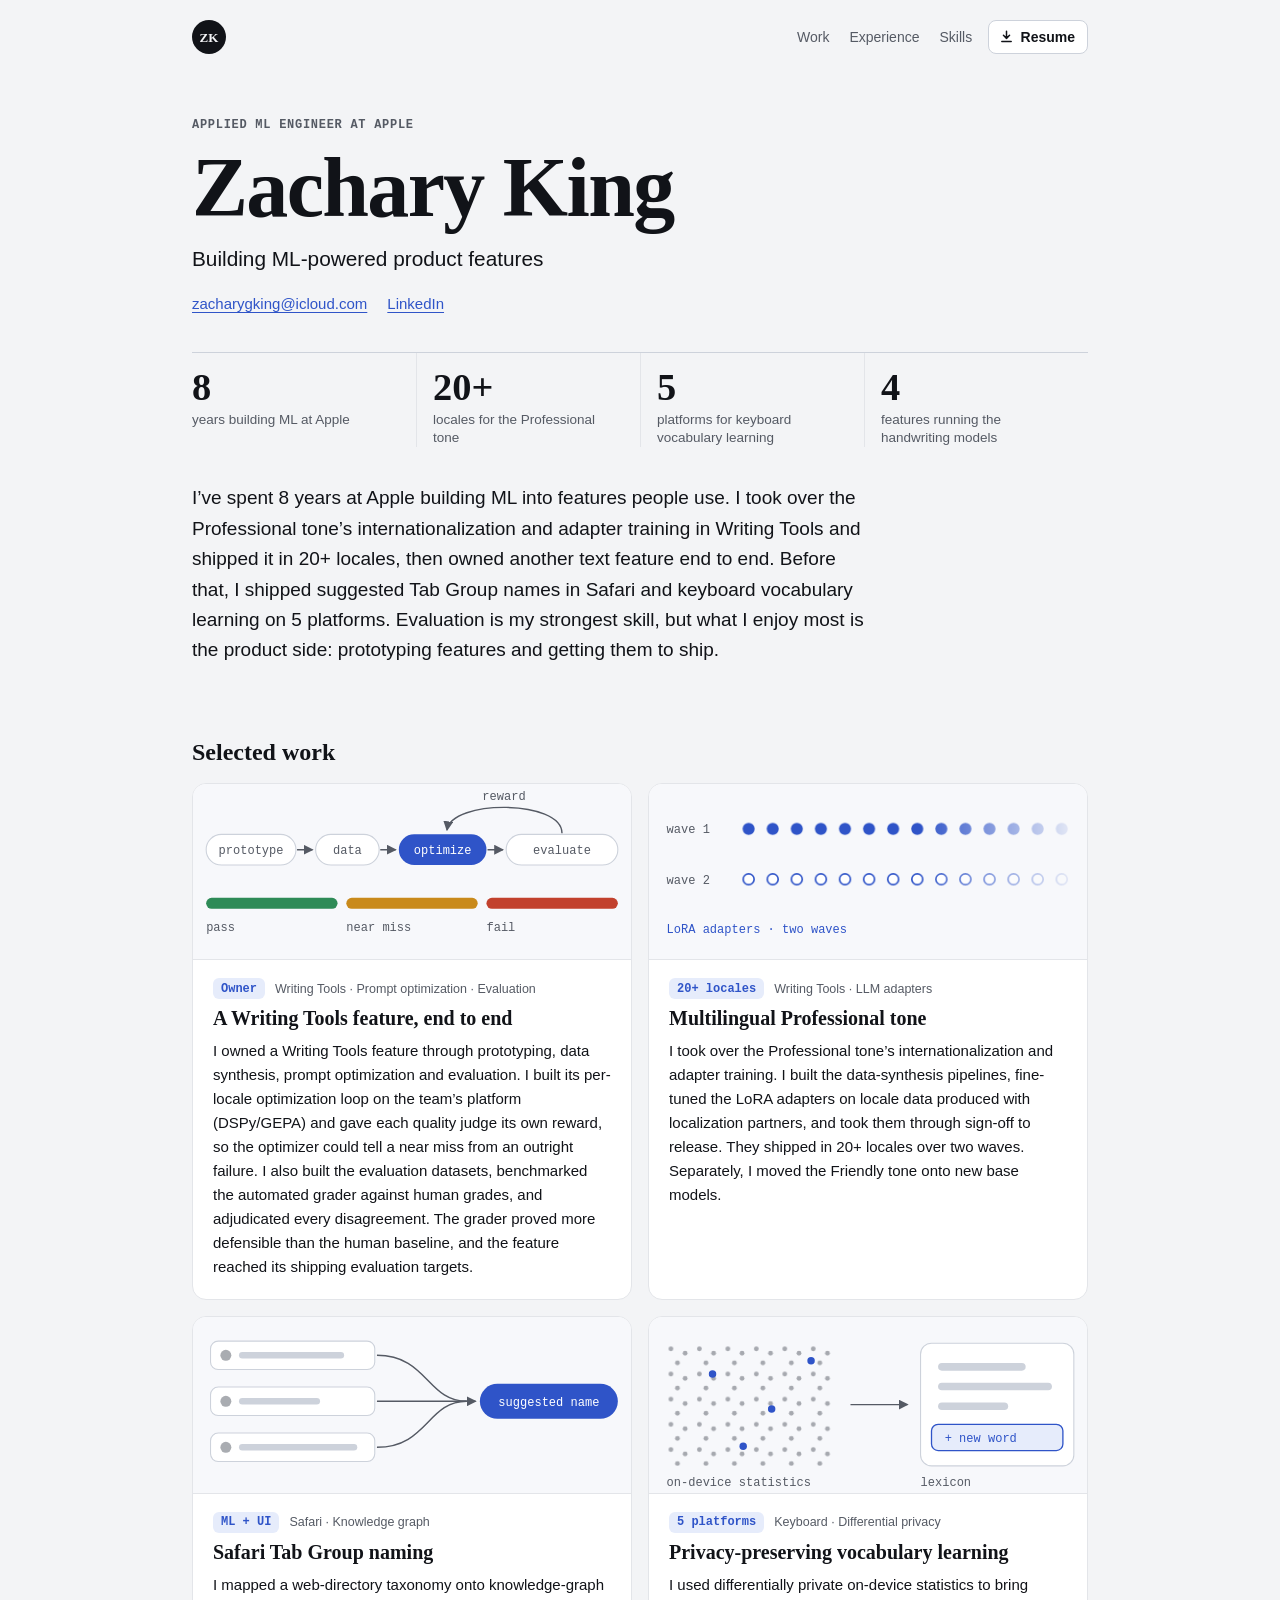
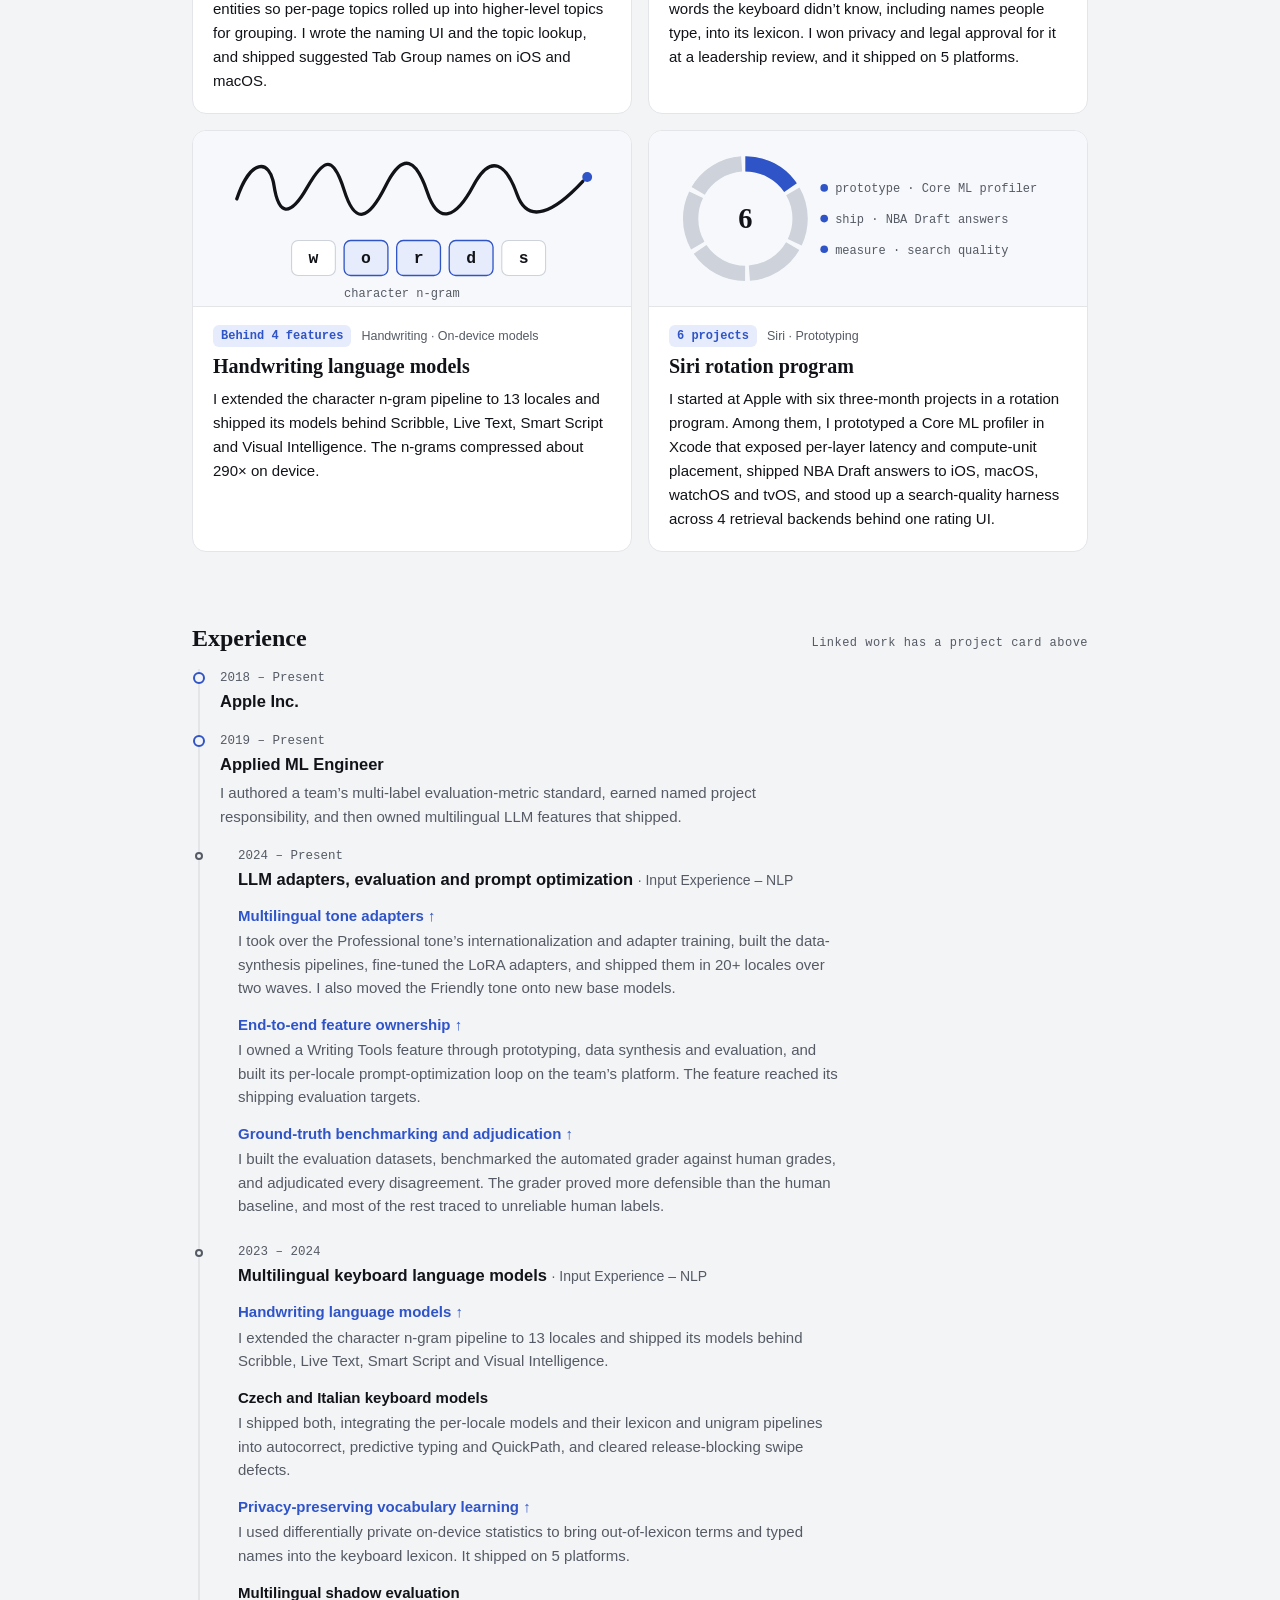
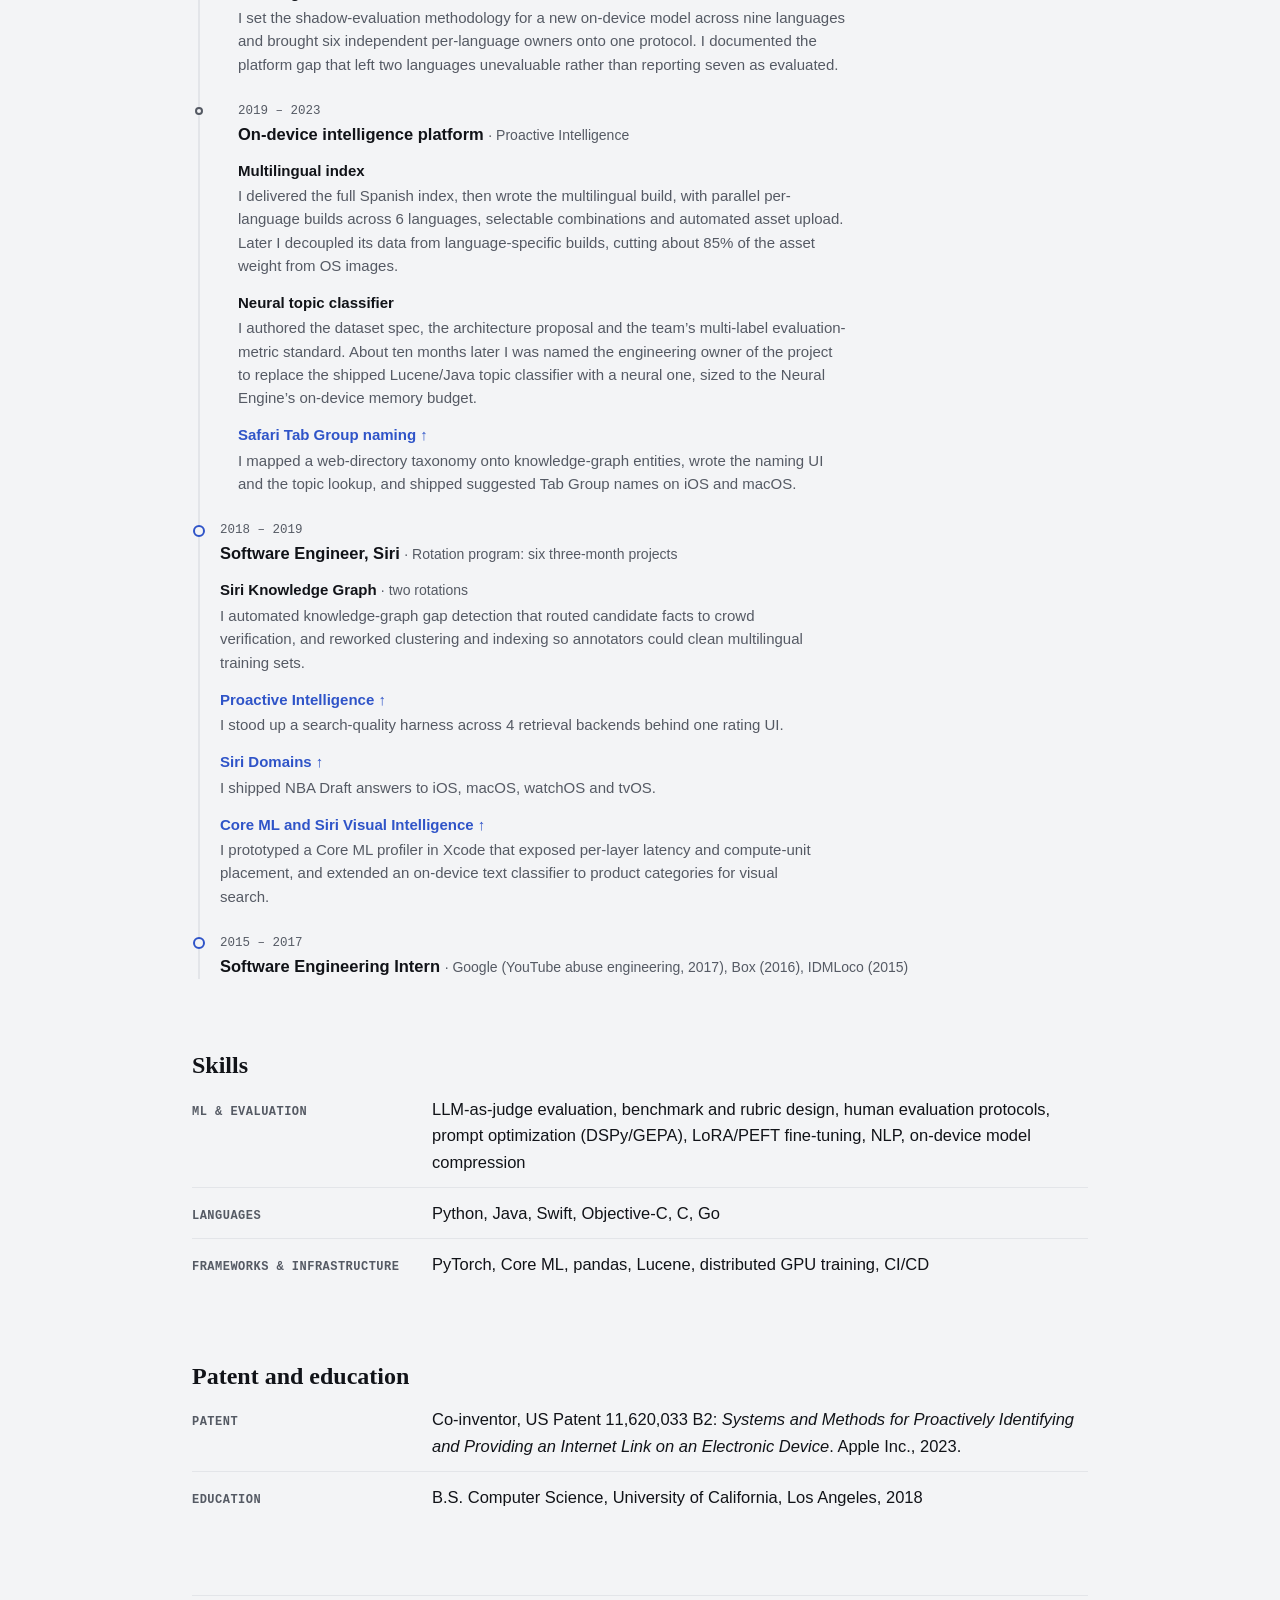
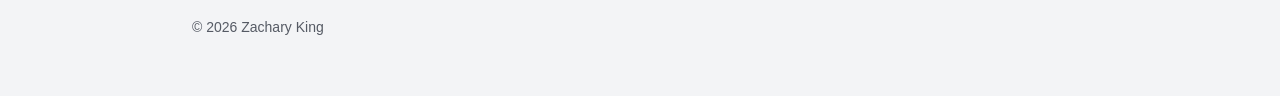
==== commit 8f0218ab: "Polish the site after review On phones the top bar gets a second row of section links, tap targets a" ====
--- a/index.html
+++ b/index.html
@@ -11,7 +11,17 @@
   <meta property="og:type" content="website">
   <meta property="og:title" content="Zachary King · Applied ML Engineer">
   <meta property="og:description" content="Applied ML Engineer at Apple building ML-powered product features, from LLM adapters and prompt optimization to on-device models.">
-  <link rel="icon" href="data:,">
+  <meta property="og:url" content="https://zacharygking.github.io/">
+  <meta property="og:image" content="https://zacharygking.github.io/og.png">
+  <meta property="og:image:width" content="1200">
+  <meta property="og:image:height" content="630">
+  <meta property="og:image:alt" content="Zachary King, Applied ML Engineer at Apple, building ML-powered product features">
+  <meta name="twitter:card" content="summary_large_image">
+  <meta name="twitter:image:alt" content="Zachary King, Applied ML Engineer at Apple, building ML-powered product features">
+  <link rel="canonical" href="https://zacharygking.github.io/">
+  <link rel="icon" href="favicon-32.png" sizes="32x32" type="image/png">
+  <link rel="icon" href="favicon.svg" type="image/svg+xml">
+  <link rel="apple-touch-icon" href="apple-touch-icon.png">
   <link rel="stylesheet" href="styles.css">
 </head>
 <body>
@@ -30,22 +40,22 @@
   <div class="page">
     <header class="site-header">
       <div class="topbar">
-        <a class="mark" href="#top" aria-label="Zachary King, back to top">ZK</a>
+        <a class="mark" href="#top" aria-label="ZK, Zachary King, back to top">ZK</a>
         <nav aria-label="Sections">
-          <ul class="nav">
+          <ul class="nav" role="list">
             <li><a href="#work">Work</a></li>
             <li><a href="#experience">Experience</a></li>
             <li><a href="#skills">Skills</a></li>
-            <li><a class="resume" href="resume.pdf" download="Zachary-King-Resume.pdf"><svg viewBox="0 0 16 16" aria-hidden="true"><path d="M8 2.5v7.5M4.75 6.75 8 10l3.25-3.25M3 13.25h10" fill="none" stroke="currentColor" stroke-width="1.6" stroke-linecap="round" stroke-linejoin="round"/></svg>Resume</a></li>
           </ul>
         </nav>
+        <a class="resume" href="resume.pdf" aria-label="Resume (PDF)"><svg viewBox="0 0 16 16" aria-hidden="true"><path d="M8 2.5v7.5M4.75 6.75 8 10l3.25-3.25M3 13.25h10" fill="none" stroke="currentColor" stroke-width="1.6" stroke-linecap="round" stroke-linejoin="round"/></svg>Resume</a>
       </div>
 
-      <div class="hero" id="top">
+      <div class="hero">
         <p class="eyebrow">Applied ML Engineer at Apple</p>
         <h1>Zachary King</h1>
         <p class="tagline">Building ML-powered product features</p>
-        <ul class="contact">
+        <ul class="contact" role="list">
           <li><a href="mailto:zacharygking@icloud.com">zacharygking@icloud.com</a></li>
           <li><a href="https://www.linkedin.com/in/zacharygking/" rel="me">LinkedIn</a></li>
         </ul>
@@ -53,7 +63,7 @@
           <div><dt>years building ML at Apple</dt><dd>8</dd></div>
           <div><dt>locales for the Professional tone</dt><dd>20+</dd></div>
           <div><dt>platforms for keyboard vocabulary learning</dt><dd>5</dd></div>
-          <div><dt>features shipped on the handwriting models</dt><dd>4</dd></div>
+          <div><dt>features running the handwriting models</dt><dd>4</dd></div>
         </dl>
       </div>
     </header>
@@ -64,7 +74,7 @@
       </section>
 
       <section id="work" aria-labelledby="work-title">
-        <h2 id="work-title">Selected work <small>6 projects</small></h2>
+        <h2 id="work-title">Selected work</h2>
         <div class="cards">
 
           <article class="case" id="writing-tools">
@@ -77,7 +87,7 @@
                 <path class="arrow" d="M95 60H109" marker-end="url(#arrowhead)"/>
                 <path class="arrow" d="M171 60H185" marker-end="url(#arrowhead)"/>
                 <path class="arrow" d="M269 60H283" marker-end="url(#arrowhead)"/>
-                <path class="arrow" d="M337 45C337 14 236 14 232 42" marker-end="url(#arrowhead)"/><text x="284" y="22" text-anchor="middle">reward</text>
+                <path class="arrow" d="M337 45C337 14 236 14 232 42" marker-end="url(#arrowhead)"/><text x="284" y="15" text-anchor="middle">reward</text>
                 <rect class="pass" x="12" y="104" width="120" height="10" rx="5"/><rect class="near" x="140" y="104" width="120" height="10" rx="5"/><rect class="fail" x="268" y="104" width="120" height="10" rx="5"/>
                 <text x="12" y="134">pass</text><text x="140" y="134">near miss</text><text x="268" y="134">fail</text>
               </svg>
@@ -85,7 +95,7 @@
             <div class="text">
               <p class="meta"><span class="chip">Owner</span><span class="kicker">Writing Tools · Prompt optimization · Evaluation</span></p>
               <h3>A Writing Tools feature, end to end</h3>
-              <p class="body">I owned a Writing Tools feature through prototyping, data synthesis, prompt optimization, and evaluation. I built its per-locale optimization loop on the team’s platform (DSPy/GEPA) and gave each quality judge its own reward, so the optimizer could tell a near miss from an outright failure. I also built the evaluation datasets, benchmarked the automated grader against human grades, and adjudicated every disagreement. The grader proved more defensible than the human baseline, and the feature reached its shipping evaluation targets.</p>
+              <p class="body">I owned a Writing Tools feature through prototyping, data synthesis, prompt optimization and evaluation. I built its per-locale optimization loop on the team’s platform (DSPy/GEPA) and gave each quality judge its own reward, so the optimizer could tell a near miss from an outright failure. I also built the evaluation datasets, benchmarked the automated grader against human grades, and adjudicated every disagreement. The grader proved more defensible than the human baseline, and the feature reached its shipping evaluation targets.</p>
             </div>
           </article>
 
@@ -94,7 +104,7 @@
               <svg viewBox="0 0 400 160" aria-hidden="true">
                 <text x="16" y="45">wave 1</text><rect x="80" y="30" width="310" height="22" fill="url(#dots-filled)" mask="url(#fade-right)"/>
                 <text x="16" y="91">wave 2</text><rect x="80" y="76" width="310" height="22" fill="url(#dots-open)" mask="url(#fade-right)"/>
-                <text class="accent-text" x="16" y="136">20+ locales · LoRA adapters</text>
+                <text class="accent-text" x="16" y="136">LoRA adapters · two waves</text>
               </svg>
             </div>
             <div class="text">
@@ -147,13 +157,13 @@
                 <path class="pen" d="M40 62C52 26 70 24 74 50S88 80 104 52S128 22 138 54S160 82 176 50S204 26 214 56S240 80 256 50S286 30 296 58S330 74 356 46"/><circle class="dot" cx="360" cy="42" r="4.5"/>
                 <rect class="node" x="90" y="100" width="40" height="32" rx="6"/><rect class="soft" x="138" y="100" width="40" height="32" rx="6"/><rect class="soft" x="186" y="100" width="40" height="32" rx="6"/><rect class="soft" x="234" y="100" width="40" height="32" rx="6"/><rect class="node" x="282" y="100" width="40" height="32" rx="6"/>
                 <text class="glyph" x="110" y="121" text-anchor="middle">w</text><text class="glyph" x="158" y="121" text-anchor="middle">o</text><text class="glyph" x="206" y="121" text-anchor="middle">r</text><text class="glyph" x="254" y="121" text-anchor="middle">d</text><text class="glyph" x="302" y="121" text-anchor="middle">s</text>
-                <text x="138" y="152">character 3-gram</text>
-              </svg>
-            </div>
-            <div class="text">
-              <p class="meta"><span class="chip">4 features</span><span class="kicker">Handwriting · On-device models</span></p>
+                <text x="138" y="152">character n-gram</text>
+              </svg>
+            </div>
+            <div class="text">
+              <p class="meta"><span class="chip">Behind 4 features</span><span class="kicker">Handwriting · On-device models</span></p>
               <h3>Handwriting language models</h3>
-              <p class="body">I extended the character n-gram pipeline to 13 locales and shipped its models behind Scribble, Live Text, Smart Script, and Visual Intelligence. The n-grams compressed about 290× on device.</p>
+              <p class="body">I extended the character n-gram pipeline to 13 locales and shipped its models behind Scribble, Live Text, Smart Script and Visual Intelligence. The n-grams compressed about 290× on device.</p>
             </div>
           </article>
 
@@ -163,15 +173,15 @@
                 <circle class="seg" cx="88" cy="80" r="50" stroke-dasharray="48.36 4" transform="rotate(-90 88 80)"/>
                 <circle class="seg on" cx="88" cy="80" r="50" stroke-dasharray="48.36 265.8" transform="rotate(-90 88 80)"/>
                 <text class="ring-num" x="88" y="89" text-anchor="middle">6</text>
-                <circle class="dot" cx="180" cy="52" r="3.5"/><text x="192" y="56">prototype · Core ML profiler</text>
-                <circle class="dot" cx="180" cy="80" r="3.5"/><text x="192" y="84">ship · NBA Draft answers</text>
-                <circle class="dot" cx="180" cy="108" r="3.5"/><text x="192" y="112">measure · search quality</text>
+                <circle class="dot" cx="160" cy="52" r="3.5"/><text x="170" y="56">prototype · Core ML profiler</text>
+                <circle class="dot" cx="160" cy="80" r="3.5"/><text x="170" y="84">ship · NBA Draft answers</text>
+                <circle class="dot" cx="160" cy="108" r="3.5"/><text x="170" y="112">measure · search quality</text>
               </svg>
             </div>
             <div class="text">
               <p class="meta"><span class="chip">6 projects</span><span class="kicker">Siri · Prototyping</span></p>
               <h3>Siri rotation program</h3>
-              <p class="body">I started at Apple with six three-month projects in a rotation program. Among them, I prototyped a Core ML profiler in Xcode that exposed per-layer latency and compute-unit placement, shipped NBA Draft answers to iOS, macOS, watchOS, and tvOS, and stood up a search-quality harness across 4 retrieval backends behind one rating UI.</p>
+              <p class="body">I started at Apple with six three-month projects in a rotation program. Among them, I prototyped a Core ML profiler in Xcode that exposed per-layer latency and compute-unit placement, shipped NBA Draft answers to iOS, macOS, watchOS and tvOS, and stood up a search-quality harness across 4 retrieval backends behind one rating UI.</p>
             </div>
           </article>
         </div>
@@ -197,21 +207,24 @@
       -->
 
       <section id="experience" aria-labelledby="experience-title">
-        <h2 id="experience-title">Experience <small>Linked work has a project card above</small></h2>
-        <ol class="timeline">
+        <div class="section-head">
+          <h2 id="experience-title">Experience</h2>
+          <p class="section-note">Linked work has a project card above</p>
+        </div>
+        <ol class="timeline" role="list">
           <li><span class="when">2018 – Present</span><span class="role">Apple Inc.</span></li>
           <li><span class="when">2019 – Present</span><span class="role">Applied ML Engineer</span>
             <p class="role-note">I authored a team’s multi-label evaluation-metric standard, earned named project responsibility, and then owned multilingual LLM features that shipped.</p>
           </li>
           <li class="nested"><span class="when">2024 – Present</span><span class="role">LLM adapters, evaluation and prompt optimization</span> <span class="sub">· Input Experience – NLP</span>
-            <ul class="work-list">
-              <li><span class="work-name"><a href="#tone">Multilingual tone adapters</a></span><span class="detail">I took over the Professional tone’s internationalization and adapter training, built the data-synthesis pipelines, and took the LoRA adapters through sign-off to release in 20+ locales over two waves. I also moved the Friendly tone onto new base models.</span></li>
+            <ul class="work-list" role="list">
+              <li><span class="work-name"><a href="#tone">Multilingual tone adapters</a></span><span class="detail">I took over the Professional tone’s internationalization and adapter training, built the data-synthesis pipelines, fine-tuned the LoRA adapters, and shipped them in 20+ locales over two waves. I also moved the Friendly tone onto new base models.</span></li>
               <li><span class="work-name"><a href="#writing-tools">End-to-end feature ownership</a></span><span class="detail">I owned a Writing Tools feature through prototyping, data synthesis and evaluation, and built its per-locale prompt-optimization loop on the team’s platform. The feature reached its shipping evaluation targets.</span></li>
-              <li><span class="work-name">Ground-truth benchmarking and adjudication</span><span class="detail">I built the evaluation datasets, benchmarked the automated grader against human grades, and adjudicated every disagreement. The grader proved more defensible than the human baseline, and most of the rest traced to unreliable human labels.</span></li>
+              <li><span class="work-name"><a href="#writing-tools">Ground-truth benchmarking and adjudication</a></span><span class="detail">I built the evaluation datasets, benchmarked the automated grader against human grades, and adjudicated every disagreement. The grader proved more defensible than the human baseline, and most of the rest traced to unreliable human labels.</span></li>
             </ul>
           </li>
           <li class="nested"><span class="when">2023 – 2024</span><span class="role">Multilingual keyboard language models</span> <span class="sub">· Input Experience – NLP</span>
-            <ul class="work-list">
+            <ul class="work-list" role="list">
               <li><span class="work-name"><a href="#handwriting">Handwriting language models</a></span><span class="detail">I extended the character n-gram pipeline to 13 locales and shipped its models behind Scribble, Live Text, Smart Script and Visual Intelligence.</span></li>
               <li><span class="work-name">Czech and Italian keyboard models</span><span class="detail">I shipped both, integrating the per-locale models and their lexicon and unigram pipelines into autocorrect, predictive typing and QuickPath, and cleared release-blocking swipe defects.</span></li>
               <li><span class="work-name"><a href="#vocabulary">Privacy-preserving vocabulary learning</a></span><span class="detail">I used differentially private on-device statistics to bring out-of-lexicon terms and typed names into the keyboard lexicon. It shipped on 5 platforms.</span></li>
@@ -219,21 +232,21 @@
             </ul>
           </li>
           <li class="nested"><span class="when">2019 – 2023</span><span class="role">On-device intelligence platform</span> <span class="sub">· Proactive Intelligence</span>
-            <ul class="work-list">
+            <ul class="work-list" role="list">
               <li><span class="work-name">Multilingual index</span><span class="detail">I delivered the full Spanish index, then wrote the multilingual build, with parallel per-language builds across 6 languages, selectable combinations and automated asset upload. Later I decoupled its data from language-specific builds, cutting about 85% of the asset weight from OS images.</span></li>
               <li><span class="work-name">Neural topic classifier</span><span class="detail">I authored the dataset spec, the architecture proposal and the team’s multi-label evaluation-metric standard. About ten months later I was named the engineering owner of the project to replace the shipped Lucene/Java topic classifier with a neural one, sized to the Neural Engine’s on-device memory budget.</span></li>
-              <li><span class="work-name"><a href="#tab-groups">Safari Tab Group naming</a></span><span class="detail">I rolled per-page topics up through a knowledge graph, wrote the naming UI and the topic lookup, and shipped suggested Tab Group names on iOS and macOS.</span></li>
+              <li><span class="work-name"><a href="#tab-groups">Safari Tab Group naming</a></span><span class="detail">I mapped a web-directory taxonomy onto knowledge-graph entities, wrote the naming UI and the topic lookup, and shipped suggested Tab Group names on iOS and macOS.</span></li>
             </ul>
           </li>
           <li><span class="when">2018 – 2019</span><span class="role">Software Engineer, Siri</span> <span class="sub">· Rotation program: six three-month projects</span>
-            <ul class="work-list">
+            <ul class="work-list" role="list">
               <li><span class="work-name">Siri Knowledge Graph <span class="sub">· two rotations</span></span><span class="detail">I automated knowledge-graph gap detection that routed candidate facts to crowd verification, and reworked clustering and indexing so annotators could clean multilingual training sets.</span></li>
-              <li><span class="work-name">Proactive Intelligence</span><span class="detail">I stood up a search-quality harness across 4 retrieval backends behind one rating UI.</span></li>
-              <li><span class="work-name">Siri Domains</span><span class="detail">I shipped NBA Draft answers to iOS, macOS, watchOS and tvOS.</span></li>
+              <li><span class="work-name"><a href="#siri">Proactive Intelligence</a></span><span class="detail">I stood up a search-quality harness across 4 retrieval backends behind one rating UI.</span></li>
+              <li><span class="work-name"><a href="#siri">Siri Domains</a></span><span class="detail">I shipped NBA Draft answers to iOS, macOS, watchOS and tvOS.</span></li>
               <li><span class="work-name"><a href="#siri">Core ML and Siri Visual Intelligence</a></span><span class="detail">I prototyped a Core ML profiler in Xcode that exposed per-layer latency and compute-unit placement, and extended an on-device text classifier to product categories for visual search.</span></li>
             </ul>
           </li>
-          <li><span class="when">2015 – 2017</span><span class="role">Software engineering intern</span> <span class="sub">· Google (YouTube abuse engineering, 2017), Box (2016), IDMLoco (2015)</span></li>
+          <li><span class="when">2015 – 2017</span><span class="role">Software Engineering Intern</span> <span class="sub">· Google (YouTube abuse engineering, 2017), Box (2016), IDMLoco (2015)</span></li>
         </ol>
       </section>
 
--- a/styles.css
+++ b/styles.css
@@ -20,7 +20,7 @@
   --fail: #c2412d;
 
   --max: 62rem;
-  --rail: 11rem;
+  --rail: 13rem;
   --sans: -apple-system, BlinkMacSystemFont, "Segoe UI", Roboto, "Helvetica Neue", Arial, sans-serif;
   --serif: Charter, "Bitstream Charter", "Sitka Text", Cambria, Georgia, serif;
   --mono: ui-monospace, "SF Mono", Menlo, Consolas, monospace;
@@ -91,7 +91,6 @@
 a:focus-visible {
   outline: 2px solid var(--accent);
   outline-offset: 3px;
-  border-radius: 2px;
 }
 
 [id] {
@@ -127,10 +126,6 @@
   text-decoration: none;
 }
 
-.mark:focus-visible {
-  border-radius: 50%;
-}
-
 .nav {
   display: flex;
   align-items: center;
@@ -150,7 +145,11 @@
   color: var(--text);
 }
 
-.nav .resume {
+.topbar nav {
+  margin-left: auto;
+}
+
+.resume {
   display: inline-flex;
   align-items: center;
   gap: 0.4rem;
@@ -159,17 +158,15 @@
   border-radius: 0.5rem;
   background: var(--card);
   color: var(--text);
+  font-size: 0.875rem;
   font-weight: 600;
+  text-decoration: none;
   white-space: nowrap;
 }
 
-.nav .resume:hover {
+.resume:hover {
   border-color: var(--accent);
   color: var(--accent);
-}
-
-.nav .resume:focus-visible {
-  border-radius: 0.5rem;
 }
 
 .resume svg {
@@ -178,9 +175,40 @@
   height: 0.9375rem;
 }
 
+/* Phones: mark and Resume on the first row, section links on a second. Tap targets are 44px. */
 @media (max-width: 36rem) {
-  .nav li:not(:last-child) {
-    display: none;
+  .topbar {
+    flex-wrap: wrap;
+    row-gap: 0.25rem;
+  }
+
+  .topbar nav {
+    order: 3;
+    flex-basis: 100%;
+    margin-left: 0;
+  }
+
+  .resume {
+    min-height: 2.75rem;
+    margin-left: auto;
+  }
+
+  .mark {
+    width: 2.75rem;
+    height: 2.75rem;
+  }
+
+  .nav a {
+    display: inline-flex;
+    align-items: center;
+    min-height: 2.75rem;
+  }
+
+  .contact a,
+  .work-name a {
+    display: inline-block;
+    padding-block: 0.7rem;
+    margin-block: -0.7rem;
   }
 }
 
@@ -286,16 +314,25 @@
 }
 
 h2 {
+  margin: 0 0 1rem;
+  font: 700 1.5rem/1.2 var(--serif);
+}
+
+/* A heading with a short note beside it */
+.section-head {
   display: flex;
   flex-wrap: wrap;
   align-items: baseline;
   justify-content: space-between;
   gap: 0.25rem 1rem;
-  margin: 0 0 1rem;
-  font: 700 1.5rem/1.2 var(--serif);
-}
-
-h2 small {
+  margin-bottom: 1rem;
+}
+
+.section-head h2 {
+  margin: 0;
+}
+
+.section-note {
   color: var(--muted);
   font: 500 0.75rem/1.4 var(--mono);
   letter-spacing: 0.04em;
@@ -382,6 +419,13 @@
   font: 500 11px var(--mono);
 }
 
+/* Phones and two-column tablets draw the 400-wide illustrations small, so their labels grow */
+@media (max-width: 64rem) {
+  .art text {
+    font-size: 13px;
+  }
+}
+
 .art .glyph {
   fill: var(--text);
   font: 600 15px var(--mono);
@@ -400,17 +444,17 @@
   fill: var(--accent);
 }
 
-:is(.art, .defs) .node {
+.art .node {
   fill: var(--card);
   stroke: var(--rule-strong);
 }
 
-:is(.art, .defs) .hot,
+.art .hot,
 :is(.art, .defs) .dot {
   fill: var(--accent);
 }
 
-:is(.art, .defs) .ring {
+.defs .ring {
   fill: var(--card);
   stroke: var(--accent);
   stroke-width: 1.5;
@@ -421,7 +465,7 @@
   opacity: 0.5;
 }
 
-:is(.art, .defs) .arrowhead {
+.defs .arrowhead {
   fill: var(--muted);
 }
 
@@ -485,11 +529,15 @@
   padding: 0 0 1.125rem 1.25rem;
 }
 
+.timeline > li:last-child {
+  padding-bottom: 0;
+}
+
 .timeline > li::before {
   content: "";
   position: absolute;
   left: -7px;
-  top: 0.4375rem;
+  top: calc(0.78125rem * 0.75 - 6px);
   width: 12px;
   height: 12px;
   border: 2px solid var(--accent);
@@ -504,7 +552,7 @@
 
 .timeline > .nested::before {
   left: calc(-1.125rem - 5px);
-  top: 0.5625rem;
+  top: calc(0.78125rem * 0.75 - 4px);
   width: 8px;
   height: 8px;
   border-color: var(--muted);
@@ -527,7 +575,7 @@
 }
 
 .role-note {
-  max-width: 44rem;
+  max-width: 38rem;
   margin-top: 0.25rem;
   color: var(--muted);
   font-size: 0.9375rem;
@@ -537,7 +585,7 @@
 .work-list {
   display: grid;
   gap: 0.875rem;
-  max-width: 44rem;
+  max-width: 38rem;
   margin: 0.75rem 0 0.5rem;
   padding: 0;
   list-style: none;
@@ -657,3 +705,33 @@
     transform: none;
   }
 }
+
+/* Print: always the light palette, without navigation or motion */
+
+@media print {
+  :root {
+    --bg: #ffffff;
+    --card: #ffffff;
+    --art: #f7f8fb;
+    --text: #111318;
+    --muted: #555a64;
+    --rule: #e3e5e9;
+    --rule-strong: #cdd2db;
+    --accent: #2f54c8;
+    --accent-soft: #e6ecfb;
+    --on-accent: #ffffff;
+    --pass: #2e8b57;
+    --near: #c98a1b;
+    --fail: #c2412d;
+  }
+
+  .topbar nav,
+  .resume {
+    display: none;
+  }
+
+  .case {
+    animation: none;
+    break-inside: avoid;
+  }
+}
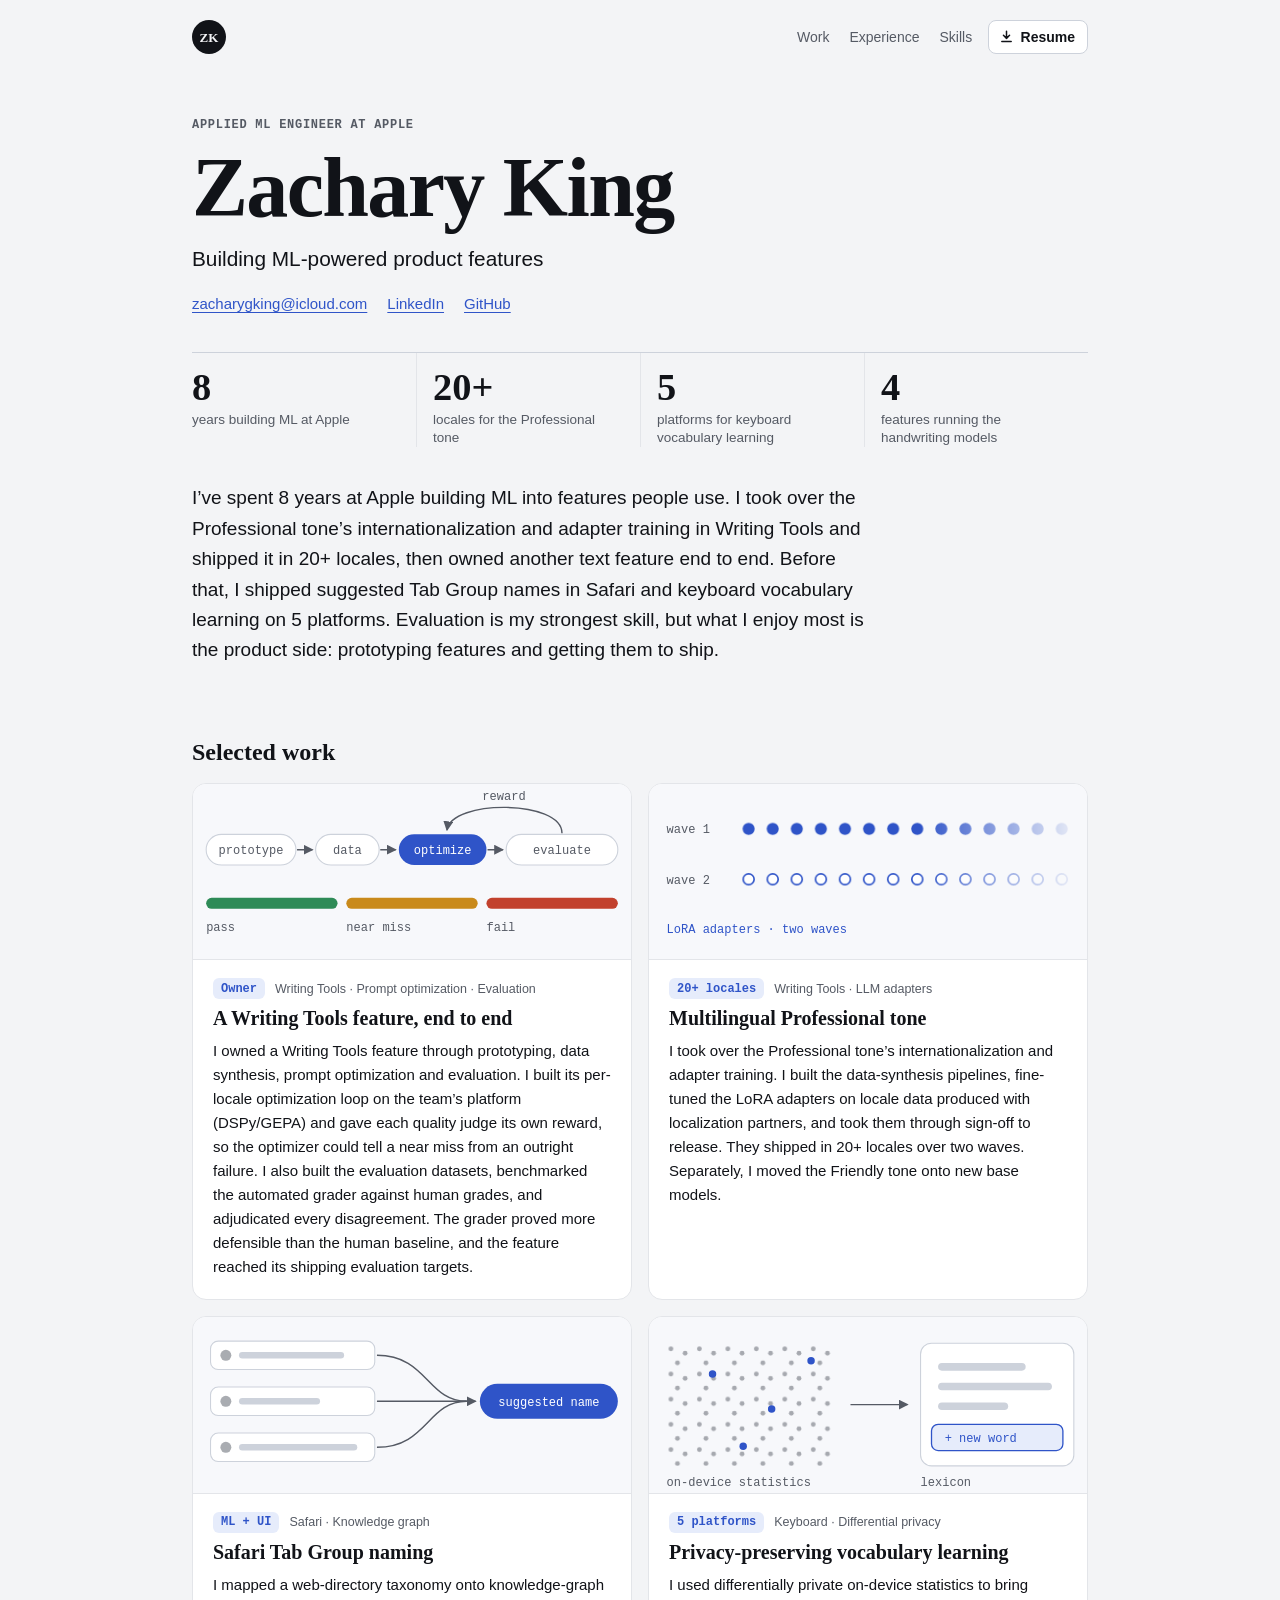
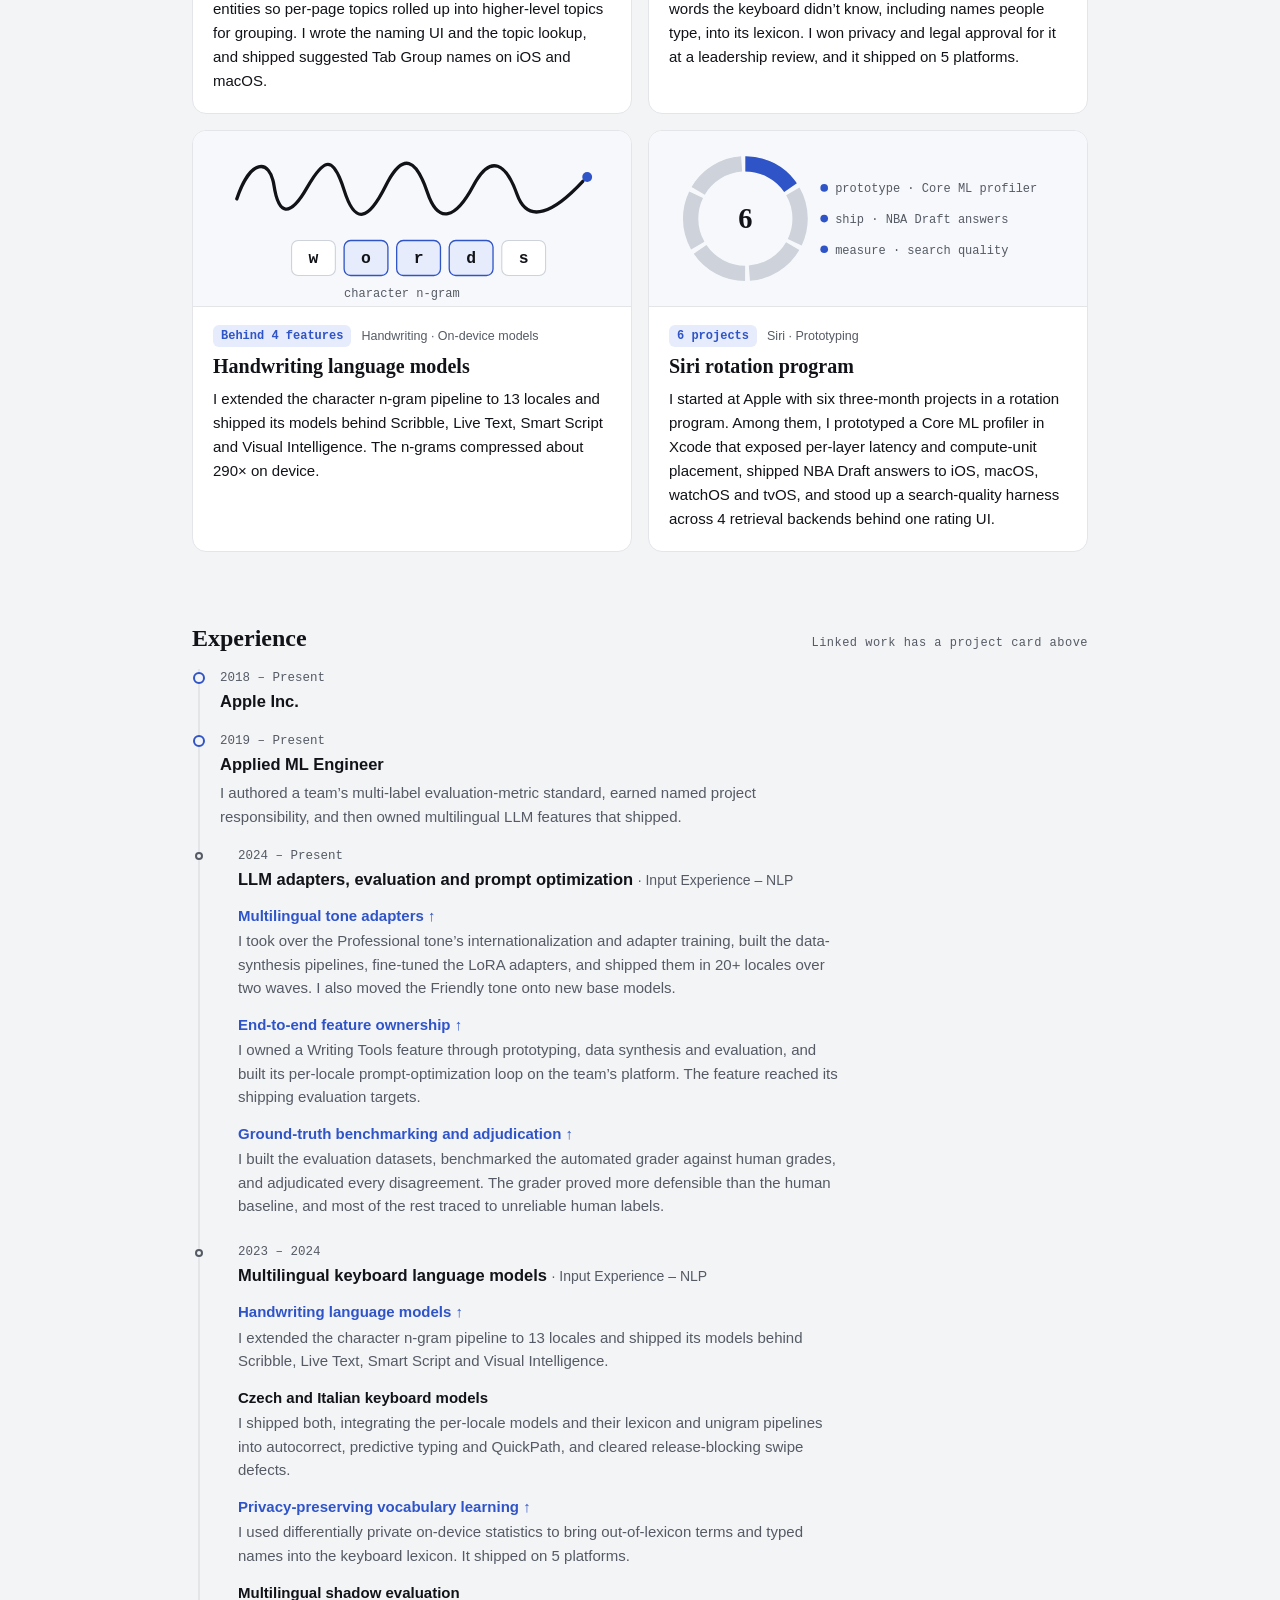
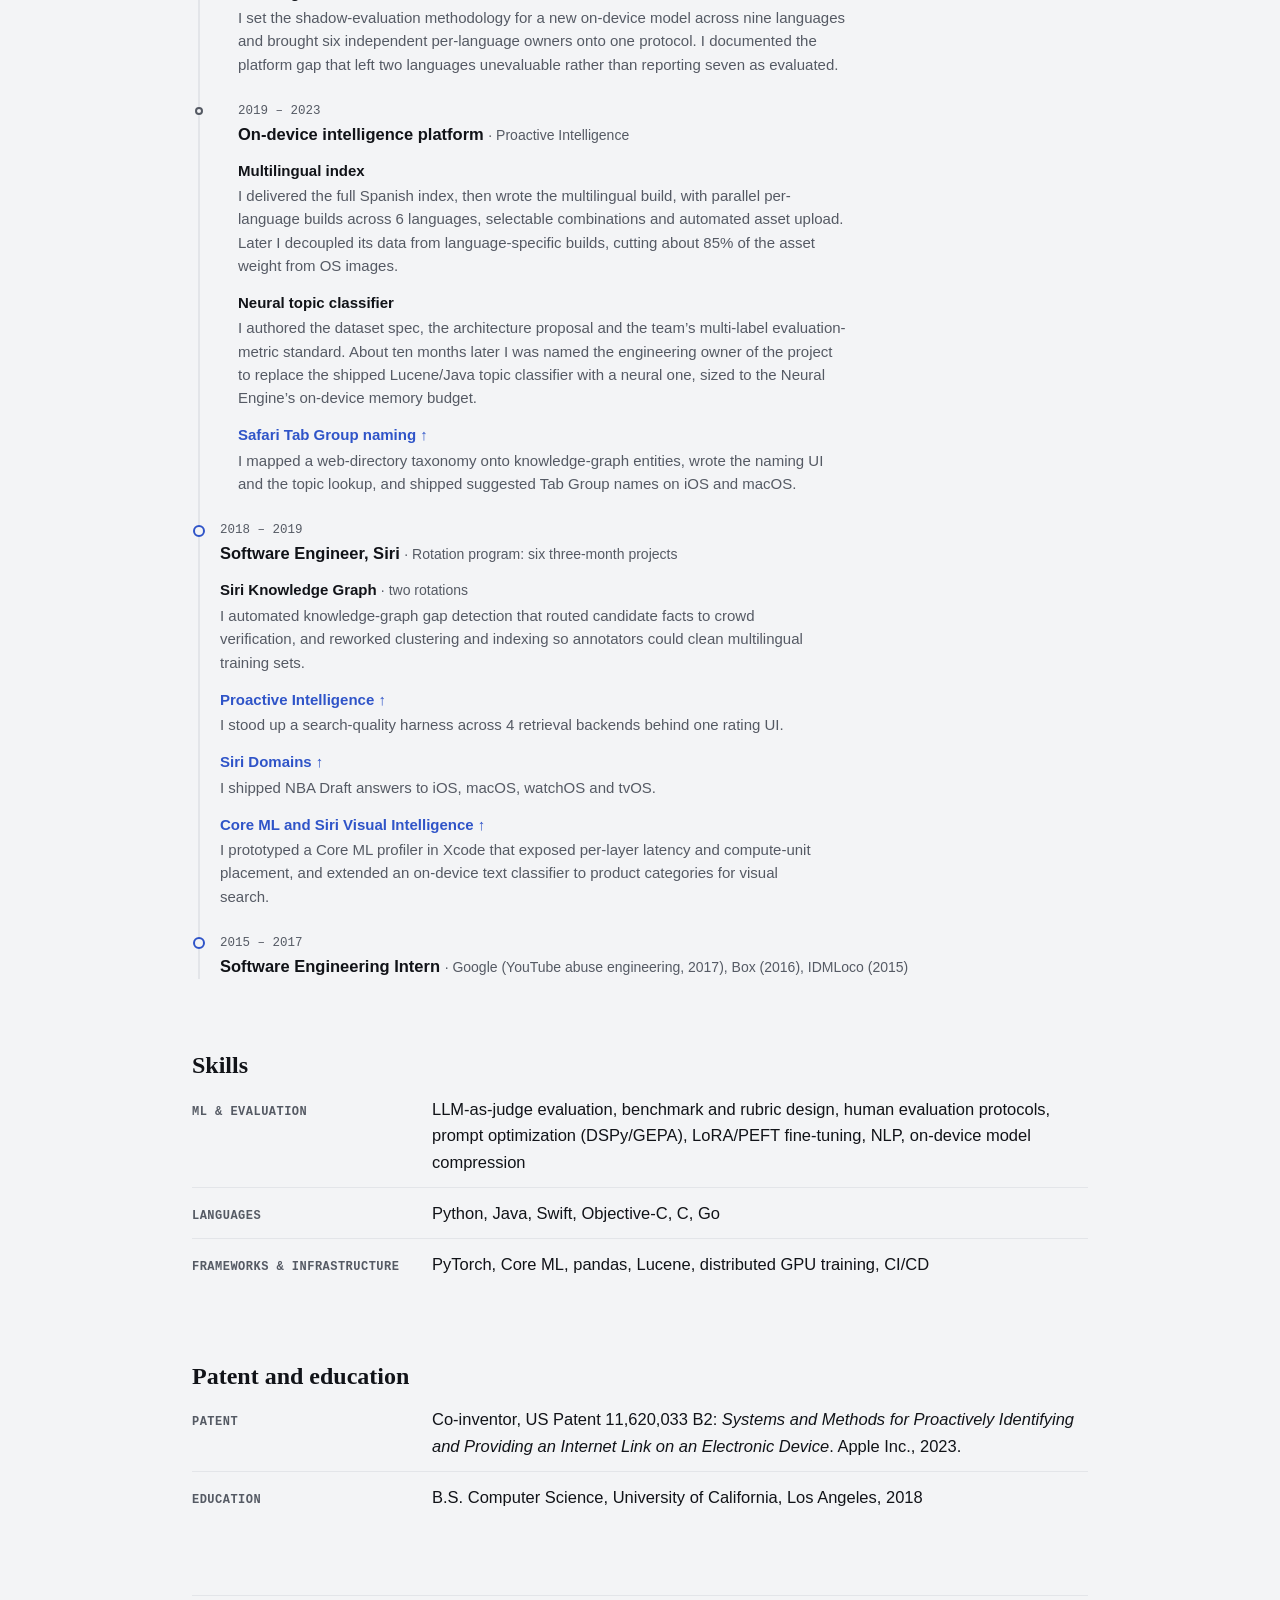
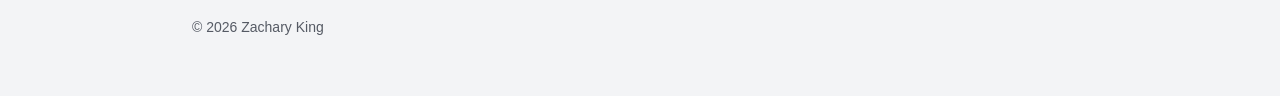
==== commit f4e52ce4: "Add GitHub link to the site and resume The contact row now links to github.com/zacharygking, and res" ====
--- a/index.html
+++ b/index.html
@@ -3,13 +3,13 @@
 <head>
   <meta charset="utf-8">
   <meta name="viewport" content="width=device-width, initial-scale=1">
-  <title>Zachary King · Applied ML Engineer</title>
+  <title>Zachary King – Applied ML Engineer</title>
   <meta name="description" content="Zachary King is an Applied ML Engineer at Apple who builds ML-powered product features, from LLM adapters and prompt optimization to on-device models.">
   <meta name="color-scheme" content="light dark">
   <meta name="theme-color" content="#f3f4f6" media="(prefers-color-scheme: light)">
   <meta name="theme-color" content="#0c0d10" media="(prefers-color-scheme: dark)">
   <meta property="og:type" content="website">
-  <meta property="og:title" content="Zachary King · Applied ML Engineer">
+  <meta property="og:title" content="Zachary King – Applied ML Engineer">
   <meta property="og:description" content="Applied ML Engineer at Apple building ML-powered product features, from LLM adapters and prompt optimization to on-device models.">
   <meta property="og:url" content="https://zacharygking.github.io/">
   <meta property="og:image" content="https://zacharygking.github.io/og.png">
@@ -58,6 +58,7 @@
         <ul class="contact" role="list">
           <li><a href="mailto:zacharygking@icloud.com">zacharygking@icloud.com</a></li>
           <li><a href="https://www.linkedin.com/in/zacharygking/" rel="me">LinkedIn</a></li>
+          <li><a href="https://github.com/zacharygking" rel="me">GitHub</a></li>
         </ul>
         <dl class="stats">
           <div><dt>years building ML at Apple</dt><dd>8</dd></div>
